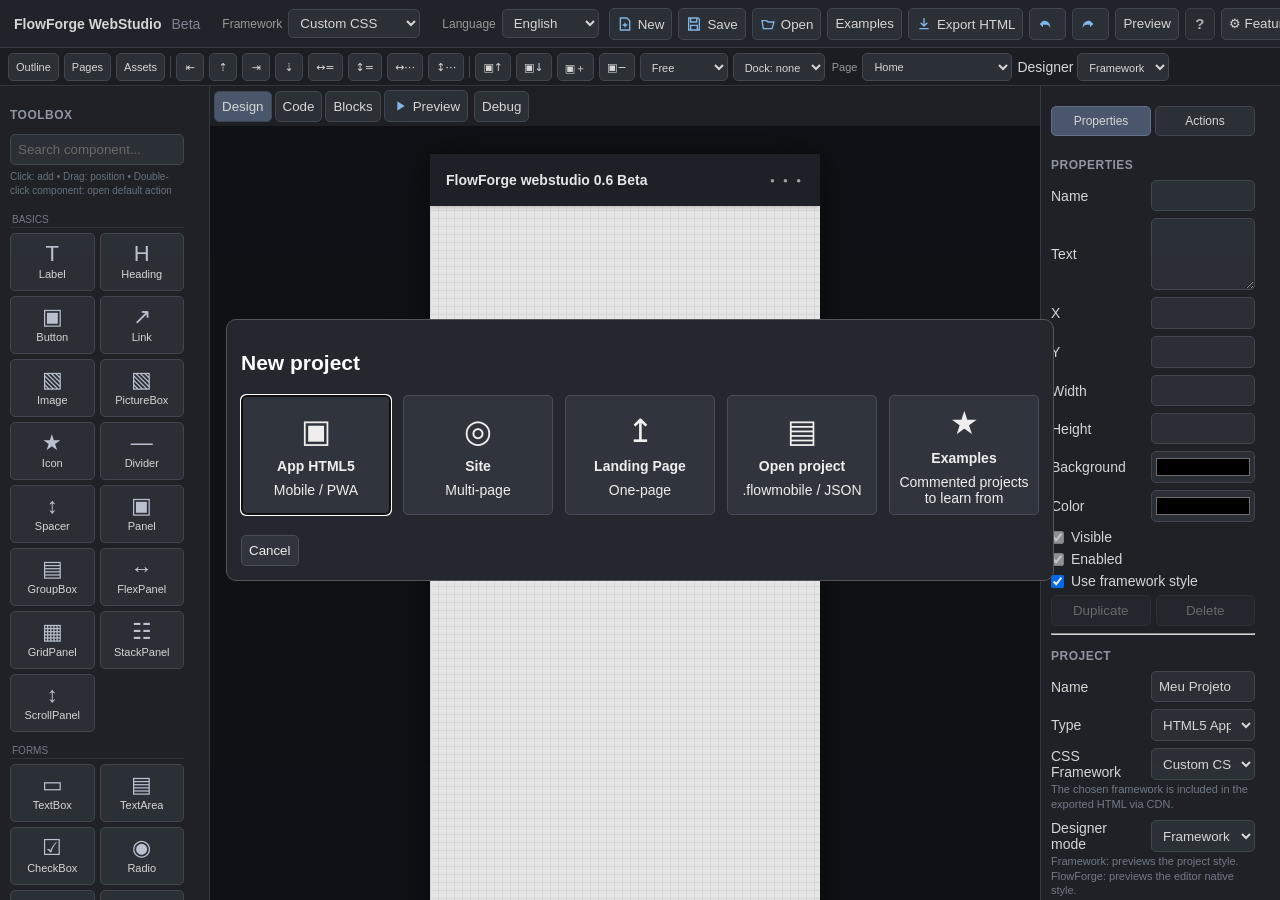
==== index.html @ ab58e203 "debug window fix" ====
<!doctype html><html lang="pt-BR"><head><meta charset="utf-8"><meta name="viewport" content="width=device-width,initial-scale=1"><title>FlowForge WebStudio Beta</title><link rel="stylesheet" href="css/ide.css"><link rel="stylesheet" href="css/ff-enhancements.css"><link rel="icon" href="assets/flowforge-webstudio.ico"><link rel="apple-touch-icon" href="assets/flowforge-webstudio.png"></head><body><svg xmlns="http://www.w3.org/2000/svg" style="display:none">
<symbol id="i-new" viewBox="0 0 24 24"><path d="M5 3h10l4 4v14H5z" fill="none" stroke="currentColor" stroke-width="2"/><path d="M12 10v7M8.5 13.5h7" stroke="currentColor" stroke-width="2"/></symbol>
<symbol id="i-save" viewBox="0 0 24 24"><path d="M4 3h14l2 2v16H4zM7 3v6h9V3M7 14h10v7H7z" fill="none" stroke="currentColor" stroke-width="2"/></symbol>
<symbol id="i-open" viewBox="0 0 24 24"><path d="M3 7h7l2 2h9l-3 10H5z" fill="none" stroke="currentColor" stroke-width="2"/></symbol>
<symbol id="i-preview" viewBox="0 0 24 24"><path d="M8 5l11 7-11 7z" fill="currentColor"/></symbol>
<symbol id="i-export" viewBox="0 0 24 24"><path d="M12 3v12m-5-5 5 5 5-5M5 19h14" fill="none" stroke="currentColor" stroke-width="2"/></symbol>
<symbol id="i-undo" viewBox="0 0 24 24"><path d="M9 7 4 12l5 5v-4h5c3 0 5 2 6 5 0-7-3-11-11-11z" fill="currentColor"/></symbol>
<symbol id="i-redo" viewBox="0 0 24 24"><path d="m15 7 5 5-5 5v-4h-5c-3 0-5 2-6 5 0-7 3-11 11-11z" fill="currentColor"/></symbol>
</svg>
<header><b>FlowForge WebStudio</b><span>Beta</span><label class="topFramework">Framework <select id="frameworkTop"><option value="none">CSS próprio</option><option value="bootstrap">Bootstrap 5.3</option><option value="bulma">Bulma</option><option value="pico">Pico CSS</option><option value="tailwind">Tailwind CSS</option><option value="materialize">Materialize CSS</option><option value="foundation">Foundation</option><option value="uikit">UIkit</option><option value="semantic">Semantic UI</option></select></label><nav><button id="newBtn"><svg class="uiIcon"><use href="#i-new"/></svg>Novo</button><button id="saveBtn"><svg class="uiIcon"><use href="#i-save"/></svg>Salvar</button><button id="openBtn"><svg class="uiIcon"><use href="#i-open"/></svg>Abrir</button><button id="examplesBtn">Exemplos</button><button id="exportBtn"><svg class="uiIcon"><use href="#i-export"/></svg>Exportar HTML</button><button id="undoBtn" title="Desfazer"><svg class="uiIcon"><use href="#i-undo"/></svg></button><button id="redoBtn" title="Refazer"><svg class="uiIcon"><use href="#i-redo"/></svg></button><button id="previewBtn">▶ Preview</button><button id="helpBtn" title="Ajuda" aria-label="Ajuda">?</button></nav></header>
<div id="workspace"><div id="ideTools" class="ideTools"><button id="outlineBtn">☷ Árvore</button><button id="pagesBtn">▤ Páginas</button><button id="assetsBtn">▧ Assets</button><span class="sep"></span><button data-align="left" title="Alinhar esquerda">⇤</button><button data-align="top" title="Alinhar topo">⇡</button><button data-align="right" title="Alinhar direita">⇥</button><button data-align="bottom" title="Alinhar base">⇣</button><button id="equalW" title="Igualar largura">↔=</button><button id="equalH" title="Igualar altura">↕=</button><button id="distH" title="Distribuir horizontal">↔⋯</button><button id="distV" title="Distribuir vertical">↕⋯</button><span class="sep"></span><button id="zFront" title="Trazer para frente">▣↑</button><button id="zBack" title="Enviar para trás">▣↓</button><button id="parentBtn" title="Colocar seleção dentro do container selecionado">▣＋</button><button id="unparentBtn" title="Retirar do container">▣−</button><select id="devicePreset" title="Livre: o palco segue o Viewport ou a Largura × Altura definidos nas propriedades"><option value="">Livre</option><option value="390">📱 Mobile</option><option value="768">▯ Tablet</option><option value="1440">▰ Desktop</option></select><select id="dockSelect"><option value="">Dock: nenhum</option><option value="top">Top</option><option value="bottom">Bottom</option><option value="left">Left</option><option value="right">Right</option><option value="fill">Fill</option></select><label class="pagePickerTool">Página <select id="projectPageTop" aria-label="Página do projeto"></select></label><label class="designerPickerTool">Designer <select id="designerModeTop"><option value="framework">Framework</option><option value="flowforge">FlowForge</option></select></label></div><div id="studioDrawer" class="studioDrawer" hidden><div class="drawerHead"><b id="drawerTitle">Projeto</b><button id="drawerClose">×</button></div><div id="drawerBody"></div></div><aside id="toolbox"><h3>Toolbox</h3><input id="toolSearch" placeholder="Buscar componente..."><small class="toolHint">Clique: adiciona • Arraste: posiciona • Duplo clique no componente: abre ação padrão</small><div id="tools"></div><hr><h3>Páginas</h3><div id="pages"></div><button id="addPage" class="wide">＋ Nova página</button></aside>
<main><div id="tabs"><button data-tab="design" class="active">Design</button><button data-tab="code">Código</button><button data-tab="blocks">Blocos</button><button data-tab="preview"><svg class="uiIcon"><use href="#i-preview"/></svg>Preview</button><button id="debugBtn">🐞 Debug</button><span id="selectionInfo"></span></div><div id="stageWrap"><div id="stage"></div></div><div id="codeEditor"><div id="codeLines" aria-hidden="true">1</div><pre id="codeHighlight" aria-hidden="true"></pre><textarea id="code" spellcheck="false" wrap="off" autocomplete="off" autocorrect="off" autocapitalize="off"></textarea></div><div id="blocksEditor"><div id="blocksToolbar"><select id="blockEvent"></select><button id="blockAddIf">＋ Se</button><button id="blockAddSet">＋ Definir</button><button id="blockAddAlert">＋ Alerta</button><button id="blockAddNav">＋ Navegar</button><button id="blockClear">Limpar</button></div><div id="blocksBody"><aside id="blockPalette"></aside><section id="blockWorkspace"><div id="blockGrid"></div><div class="blockHint">Selecione um componente no Designer e monte o evento arrastando blocos.</div></section></div></div><iframe id="preview" allow="clipboard-write; fullscreen"></iframe><section id="debuggerPanel" hidden>
<div id="debuggerHead"><div class="dbgTitle"><span class="dbgBugIcon">🐞</span><div><b>Depurador</b><small>Monitoramento do preview</small></div></div><div class="dbgToolbar"><span id="dbgState" class="dbgStatus">Parado</span><button id="dbgPause" title="Pausar registros">⏸ Pausar</button><button id="dbgResume" title="Retomar registros">▶ Continuar</button><button id="dbgRefresh" title="Atualizar inspeção">↻ Inspecionar</button><button id="dbgExport" title="Exportar diagnóstico em JSON">⇩ Relatório</button><button id="dbgClear" title="Limpar registros">Limpar</button><button id="dbgClose" title="Fechar depurador" aria-label="Fechar depurador">×</button></div></div>
<div id="debuggerSummary"><span>Console <b id="dbgLogCount">0</b></span><span>Erros <b id="dbgErrorCount">0</b></span><span>Eventos <b id="dbgEventCount">0</b></span><span>Rede <b id="dbgNetworkCount">0</b></span><span id="dbgPageInfo">Preview ainda não inspecionado</span></div>
<div id="debuggerControls"><label for="dbgSearch">⌕</label><input id="dbgSearch" type="search" placeholder="Filtrar mensagens, eventos, variáveis…" autocomplete="off"><span>Filtre por texto, componente ou URL</span></div>
<div id="debuggerTabs"><button data-dbg-tab="console" class="active">Console <small id="dbgLogTabCount">LOG</small></button><button data-dbg-tab="errors">Erros <small>JS</small></button><button data-dbg-tab="events">Eventos <small>UI</small></button><button data-dbg-tab="network">Rede <small>HTTP</small></button><button data-dbg-tab="vars">Variáveis</button><button data-dbg-tab="components">Componentes</button></div>
<div id="dbgConsole" class="dbgView"></div><div id="dbgErrors" class="dbgView" hidden></div><div id="dbgEvents" class="dbgView" hidden></div><div id="dbgNetwork" class="dbgView" hidden></div><div id="dbgVars" class="dbgView" hidden></div><div id="dbgComponents" class="dbgView" hidden></div>
</section></main>
<aside id="props"><div class="inspectorTabs"><button id="propTab" class="active" type="button">Propriedades</button><button id="actionTab" type="button">Ações</button></div><div id="propertiesPanel"><h3>Propriedades</h3><label>Name<input id="pName"></label><label>Texto<textarea id="pText" rows="3"></textarea></label><div id="labelTextTools" class="labelTextTools" hidden><label class="check"><input id="labelMultiline" type="checkbox"> Multiline</label><label class="check"><input id="labelAllowHtml" type="checkbox"> Aceitar tags HTML</label><button type="button" id="labelWysiwygOpen" class="wide">✎ Abrir editor WYSIWYG</button><small class="hint">Editor visual com fontes, cores, listas, alinhamento e formatação.</small></div><label>X<input id="pX" type="number"></label><label>Y<input id="pY" type="number"></label><label>Width<input id="pWidth"></label><label>Height<input id="pHeight"></label><label>Background<input id="pBg" type="color"></label><label>Cor<input id="pColor" type="color"></label><label class="check"><input id="pVisible" type="checkbox" checked> Visible</label><label class="check"><input id="pEnabled" type="checkbox" checked> Enabled</label><label class="check titleAuto" style="display:none"><input id="pTitleAuto" type="checkbox" checked> Usar estilo do framework</label><div id="propDynamic"></div><div class="propBtns"><button id="duplicateBtn">Duplicar</button><button id="deleteBtn">Excluir</button></div><hr><h3>Projeto</h3><label>Nome<input id="projectName"></label><label>Tipo<select id="projectType"><option value="app">App HTML5</option><option value="site">Site</option><option value="landing">Landing Page</option></select></label><label>Framework CSS<select id="framework"><option value="none">CSS próprio</option><option value="bootstrap">Bootstrap 5.3</option><option value="bulma">Bulma</option><option value="pico">Pico CSS</option><option value="tailwind">Tailwind CSS</option><option value="materialize">Materialize CSS</option><option value="foundation">Foundation</option><option value="uikit">UIkit</option><option value="semantic">Semantic UI</option></select></label><small class="hint">O framework escolhido é incluído no HTML exportado via CDN.</small><div class="assetField projectHeaderLogoField" id="projectHeaderLogoField"><label>Logo do Header <small>(opcional · armazenado em Base64)</small></label><div class="assetPickerRow"><input id="headerLogoFile" type="file" accept="image/*,.svg" hidden><button type="button" id="headerLogoPick">Escolher logo</button><button type="button" id="headerLogoAssetPick">Usar Asset</button><button type="button" id="headerLogoClear">Remover</button></div><div id="headerLogoInfo" class="assetFileInfo">Nenhum logo definido</div></div><label>Modo do Designer<select id="designerMode"><option value="framework">Framework</option><option value="flowforge">FlowForge</option></select></label><small class="hint">Framework: visualiza o estilo do projeto. FlowForge: visualiza o estilo nativo do editor.</small><label>Viewport<select id="viewport"><option value="390">Mobile 390</option><option value="768">Tablet 768</option><option value="1200">Desktop 1200</option></select></label><label class="ffVpSize">Largura × Altura<span class="ffVpRow"><input id="viewportW" type="number" min="280" max="1440" step="1" title="Largura (280–1440)"><b>×</b><input id="viewportH" type="number" min="200" max="4000" step="1" title="Altura (200–4000)"></span></label><label class="check"><input id="snap" type="checkbox" checked> Snap 8px</label></div><div id="actionsPanel" hidden><h3>Ações / Eventos</h3><div id="actionEmpty" class="actionEmpty">Selecione um componente para configurar suas ações.</div><div id="actionEditor" hidden><label>Adicionar evento<select id="actionEventSelect"></select></label><button id="addActionBtn" class="wide" type="button">＋ Adicionar ação</button><div id="actionList"></div><hr><h3>Ação visual</h3><label>Tipo<select id="visualActionType"><option value="setProperty">Alterar propriedade</option><option value="show">Mostrar</option><option value="hide">Ocultar</option><option value="toggle">Alternar</option><option value="goPage">Ir para página</option><option value="navigate">Navegar</option><option value="openUrl">Abrir URL</option><option value="alert">Mensagem</option><option value="addClass">Adicionar classe</option><option value="play">Play</option><option value="pause">Pause</option><option value="storageSet">LocalStorage</option><option value="httpRequest">HTTP GET</option></select></label><label>Alvo<select id="visualActionTarget"></select></label><label>Propriedade<input id="visualActionProperty" placeholder="textContent"></label><label>Valor<input id="visualActionValue" placeholder="Valor / URL"></label><button id="addVisualActionBtn" class="wide">＋ Adicionar ao evento</button><hr><h3>Ações rápidas</h3><div id="quickActions" class="quickActions"></div><small class="hint">Duplo clique no componente continua abrindo sua ação padrão no editor de código.</small></div></div></aside></div>
<input type="file" id="fileInput" accept=".flowmobile,.json" hidden><dialog id="newDlg"><form method="dialog"><h2>Novo projeto</h2><div class="projectChoices"><button value="app" data-new="app"><span class="bigicon">▣</span><b>App HTML5</b><small>Mobile / PWA</small></button><button value="site" data-new="site"><span class="bigicon">◎</span><b>Site</b><small>Multi-page</small></button><button value="landing" data-new="landing"><span class="bigicon">↥</span><b>Landing Page</b><small>One-page</small></button><button type="button" id="startupOpen"><span class="bigicon">▤</span><b>Abrir projeto</b><small>.flowmobile / JSON</small></button><button type="button" id="startupExamples"><span class="bigicon">★</span><b>Exemplos</b><small>Projetos comentados para aprender</small></button></div><button value="cancel">Cancelar</button></form></dialog>
<dialog id="siteWizardDlg" class="ffSiteWizard"><form method="dialog" class="ffWizardForm" id="siteWizardForm"><div class="ffWizardHead"><h2 id="siteWizardTitle">Configurar novo projeto</h2><p>Defina a estrutura inicial. As escolhas serão aplicadas automaticamente a todas as páginas.</p></div><div class="ffWizardBody"><div class="ffWizardGrid"><section class="ffWizardCard"><h3>Estrutura global</h3><label class="ffWizardChoice"><input type="checkbox" id="wizHeader" checked> Header em todas as páginas</label><label class="ffWizardChoice"><input type="checkbox" id="wizFooter" checked> Footer em todas as páginas</label><label class="ffWizardChoice" id="wizTitlebarChoice" style="display:none"><input type="checkbox" id="wizTitlebar" checked> Barra superior do App (Titlebar)</label><label class="ffWizardChoice"><input type="checkbox" id="wizFrameworkStyle" checked> Seguir estilo do framework CSS</label></section><section class="ffWizardCard"><h3>Navegação entre páginas</h3><select id="wizNavigation"><option value="navbar">Barra de navegação</option><option value="bottomnav">Bottom Nav</option><option value="tabs">Tabs</option><option value="sidebar">Sidebar</option><option value="drawer">Drawer</option><option value="toolbar">Toolbar</option><option value="breadcrumb">Breadcrumb</option><option value="pagination">Pagination</option><option value="pagenav">Page Navigation</option><option value="none">Sem navegação automática</option></select><small class="hint">A navegação é sincronizada automaticamente com as páginas criadas.</small></section></div><div class="ffWizardGrid"><section class="ffWizardCard"><h3>Framework CSS</h3><select id="wizFramework"><option value="none">CSS próprio</option><option value="bootstrap">Bootstrap 5.3</option><option value="bulma">Bulma</option><option value="pico">Pico CSS</option><option value="tailwind">Tailwind CSS</option><option value="materialize">Materialize CSS</option><option value="foundation">Foundation</option><option value="uikit">UIkit</option><option value="semantic">Semantic UI</option></select></section><section class="ffWizardCard"><h3>Páginas iniciais</h3><input id="wizPageNames" type="text" value="Home, Sobre, Contato" placeholder="Home, Sobre, Contato"><small class="hint">Separe os nomes por vírgula. Em Landing Page, você pode manter apenas uma.</small></section></div></div><div class="ffWizardFooter"><button type="button" id="wizCancel">Cancelar</button><button type="button" id="wizCreate">Criar projeto</button></div></form></dialog>
<dialog id="examplesDlg"><form method="dialog"><h2>Exemplos e tutoriais</h2><p class="exampleIntro">Escolha um projeto pronto. O JavaScript dos eventos é comentado passo a passo.</p><div id="exampleChoices" class="exampleChoices"></div><button value="cancel">Fechar</button></form></dialog>
<dialog id="saveProjectDlg"><form method="dialog" class="saveProjectForm"><h2>Salvar projeto</h2><p class="exampleIntro">Revise os dados do projeto antes de salvar.</p><div class="saveGrid"><label>Nome do projeto<input id="saveProjectName"></label><label>Versão<input id="saveProjectVersion" placeholder="1.0.0"></label><label>Nome do arquivo<input id="saveFileName" placeholder="Meu_Projeto.flowmobile"></label><div class="assetField"><label>Ícone do App / Apple Touch Icon</label><div class="assetPickerRow"><input id="saveProjectIconFile" type="file" accept="image/*,.ico" hidden><button type="button" id="saveProjectIconPick">Escolher ícone</button><button type="button" id="saveProjectIconAssetPick">Usar Asset</button><button type="button" id="saveProjectIconClear">Remover</button></div><div id="saveProjectIconInfo" class="assetFileInfo">Nenhum ícone selecionado</div></div><div class="assetField"><label>Favicon</label><div class="assetPickerRow"><input id="saveProjectFaviconFile" type="file" accept="image/*,.ico" hidden><button type="button" id="saveProjectFaviconPick">Escolher favicon</button><button type="button" id="saveProjectFaviconAssetPick">Usar Asset</button><button type="button" id="saveProjectFaviconClear">Remover</button></div><div id="saveProjectFaviconInfo" class="assetFileInfo">Nenhum favicon selecionado</div></div><label>Cor do tema<input id="saveThemeColor" type="color" value="#20242a"></label></div><div id="saveReview" class="saveReview"></div><div class="saveActions"><button value="cancel">Cancelar</button><button id="confirmSaveProject" type="button">Salvar arquivo</button></div></form></dialog>
<dialog id="exportHtmlDlg"><form method="dialog" class="saveProjectForm"><h2>Exportar HTML</h2><p class="exampleIntro">Escolha opcionalmente o nome do arquivo, um ícone e um favicon para o HTML exportado.</p><div class="saveGrid"><label id="exportHtmlFileNameLabel" class="exportFileNameField">Nome do arquivo<input id="exportHtmlFileName" type="text" value="index.html" spellcheck="false" autocomplete="off"></label><div class="assetField"><label>Ícone do App / Apple Touch Icon</label><div class="assetPickerRow"><input id="exportProjectIconFile" type="file" accept="image/*,.ico" hidden><button type="button" id="exportProjectIconPick">Escolher ícone</button><button type="button" id="exportProjectIconAssetPick">Usar Asset</button><button type="button" id="exportProjectIconClear">Remover</button></div><div id="exportProjectIconInfo" class="assetFileInfo">Usará o ícone salvo no projeto</div></div><div class="assetField"><label>Favicon</label><div class="assetPickerRow"><input id="exportProjectFaviconFile" type="file" accept="image/*,.ico" hidden><button type="button" id="exportProjectFaviconPick">Escolher favicon</button><button type="button" id="exportProjectFaviconAssetPick">Usar Asset</button><button type="button" id="exportProjectFaviconClear">Remover</button></div><div id="exportProjectFaviconInfo" class="assetFileInfo">Usará o favicon salvo no projeto</div></div></div><div class="saveActions"><button value="cancel">Cancelar</button><button id="confirmExportHtml" type="button">Exportar arquivo</button></div></form></dialog>
<dialog id="labelWysiwygDlg" class="labelWysiwygDlg"><form method="dialog" class="labelWysiwygForm"><h2>Editor de texto — Label</h2><p class="exampleIntro">Edite o conteúdo visualmente. O HTML será usado quando “Aceitar HTML” estiver ativado.</p><div class="wysiwygToolbar">
<select id="wysFontName" title="Fonte"><option value="Arial">Arial</option><option value="Georgia">Georgia</option><option value="Verdana">Verdana</option><option value="Tahoma">Tahoma</option><option value="Trebuchet MS">Trebuchet MS</option><option value="Times New Roman">Times New Roman</option><option value="Courier New">Courier New</option><option value="Calibri">Calibri</option><option value="Garamond">Garamond</option><option value="Impact">Impact</option><option value="Comic Sans MS">Comic Sans MS</option><option value="system-ui">System UI</option></select>
<select id="wysFontSize" title="Tamanho"><option value="1">8</option><option value="2">10</option><option value="3" selected>12</option><option value="4">14</option><option value="5">18</option><option value="6">24</option><option value="7">32</option></select>
<button type="button" data-cmd="bold"><b>B</b></button><button type="button" data-cmd="italic"><i>I</i></button><button type="button" data-cmd="underline"><u>U</u></button><button type="button" data-cmd="strikeThrough"><s>S</s></button>
<label class="wysColor" title="Cor do texto">Texto <input id="wysTextColor" type="color" value="#111827"></label><label class="wysColor" title="Cor de fundo">Fundo <input id="wysBgColor" type="color" value="#fff59d"></label>
<button type="button" data-cmd="justifyLeft">Esq.</button><button type="button" data-cmd="justifyCenter">Centro</button><button type="button" data-cmd="justifyRight">Dir.</button><button type="button" data-cmd="justifyFull">Just.</button>
<button type="button" data-cmd="insertUnorderedList">• Lista</button><button type="button" data-cmd="insertOrderedList">1. Lista</button><button type="button" data-cmd="outdent">← Recuar</button><button type="button" data-cmd="indent">→ Avançar</button>
<button type="button" data-cmd="superscript">x²</button><button type="button" data-cmd="subscript">x₂</button><button type="button" id="wysLink">Link</button><button type="button" data-cmd="unlink">Desvincular</button><button type="button" data-cmd="removeFormat">Limpar</button></div><div id="labelWysiwygEditor" class="labelWysiwygEditor" contenteditable="true"></div><div class="saveActions"><button type="button" id="wysCancel">Cancelar</button><button type="button" id="wysApply">Aplicar</button></div></form></dialog><dialog id="projectAssetPickerDlg" class="ideMsgDlg"><form method="dialog" class="saveProjectForm ffProjectAssetPicker"><h2 id="projectAssetPickerTitle">Escolher dos Assets</h2><p class="exampleIntro">Selecione uma imagem já adicionada ao projeto.</p><input id="projectAssetSearch" type="search" placeholder="Buscar asset..."><div id="projectAssetList" class="ffProjectAssetList"></div><div class="saveActions"><button value="cancel">Cancelar</button></div></form></dialog>
<dialog id="ideMsgDlg" class="ideMsgDlg"><div class="ideMsgHead"><img src="assets/flowforge-32.png" alt=""><strong id="ideMsgTitle">FlowForge WebStudio</strong></div><div id="ideMsgText" class="ideMsgText"></div><div class="ideMsgActions"><button type="button" onclick="this.closest('dialog').close()">OK</button></div></dialog>
<script src="js/core.js"></script>
<script src="js/components/registry.js"></script>
<script src="js/propertygrid.js"></script>
<script src="js/icons.js"></script>
<script src="js/components/advanced.js"></script>
<script src="js/frameworks/registry.js"></script>
<script src="js/designer.js"></script>
<script src="js/toolbox.js"></script>
<script src="js/intellisense.js"></script>
<script src="js/exporter.js"></script>
<script src="js/layout.js"></script>
<script src="js/visual-actions.js"></script>
<script src="js/pages.js"></script>
<script src="js/assets.js"></script>
<script src="js/runtime-services.js"></script>
<script src="js/debugger.js"></script>
<script src="js/validator.js"></script>
<script src="js/ff-responsive.js"></script><script src="js/ff-layout.js"></script><script src="js/ff-style-system.js"></script><script src="js/ff-components.js"></script><script src="js/ff-data-binding.js"></script><script src="js/ff-debug-tools.js"></script><script src="js/ff-templates.js"></script><script src="js/ff-enhancements.js"></script><script src="js/app.js"></script>
<script src="js/ff-image-assets.js"></script>
<script src="js/ff-page-events.js"></script>
<script src="js/designer-tools.js"></script>
<script src="js/timer.js"></script>
<script src="js/game-components.js"></script>
<script src="js/progressbar.js"></script>
<script src="js/progressbar-properties.js"></script>
<script src="js/timer-properties.js"></script>
<script src="js/pages-ui.js"></script>
<script src="js/container-engine.js"></script><script src="js/block-capabilities.js"></script>
<script src="js/blocks.js"></script>
<script src="js/selftest.js"></script>
<script src="js/ff-designer-viewport.js"></script>
<script src="js/ff-project-modes.js"></script>
<script src="js/ui-i18n-dom.js"></script>
<script src="js/ui-i18n-tools.js"></script>
<script src="js/ui-i18n.js"></script>
</body></html>
---- css/ide.css ----
*{box-sizing:border-box}body{margin:0;font:14px Segoe UI,Arial;background:#181a1f;color:#eee;overflow:hidden}header{height:48px;background:#24272e;display:flex;align-items:center;padding:0 14px;gap:10px;border-bottom:1px solid #3b3f48}header span{color:#8c93a1}nav{margin-left:auto;display:flex;gap:6px}button,select,input,textarea{background:#30343c;color:#eee;border:1px solid #484e59;border-radius:5px;padding:7px}button:hover{background:#3c414b}button:disabled{opacity:.4}#workspace{display:grid;grid-template-columns:210px 1fr 240px;height:calc(100vh - 48px)}aside{background:#22252b;padding:10px;overflow:auto}#toolbox{border-right:1px solid #3b3f48}#props{border-left:1px solid #3b3f48}h3{font-size:12px;text-transform:uppercase;color:#9fa6b3;letter-spacing:.5px}.wide{width:100%;margin-top:5px}#tools{display:grid;grid-template-columns:1fr 1fr;gap:5px}.tool{height:58px;padding:4px;display:flex;flex-direction:column;align-items:center;justify-content:center;gap:3px;font-size:11px}.toolIcon{font:22px/22px Segoe UI Symbol,Arial;color:#cfd7e6}.tool:hover .toolIcon{color:#fff}#props>label,.topFramework{display:block;margin:9px 0;color:#aaa}#props>label input,#props>label select{display:block;width:100%;margin-top:4px}.check{display:flex!important;gap:7px;align-items:center}.check input{width:auto!important;margin:0!important}.propBtns{display:flex;gap:5px}.propBtns button{flex:1}main{min-width:0;display:flex;flex-direction:column}#tabs{height:40px;background:#202329;padding:4px;display:flex;align-items:center;gap:3px}#tabs button.active{background:#526077}#selectionInfo{margin-left:auto;color:#8f98a8;font-size:12px;padding-right:8px}#stageWrap{flex:1;overflow:auto;padding:28px;background:#111318}#stage{margin:auto;background-color:white;background-image:linear-gradient(#eef0f3 1px,transparent 1px),linear-gradient(90deg,#eef0f3 1px,transparent 1px);background-size:8px 8px;color:#222;min-height:760px;width:390px;position:relative;box-shadow:0 4px 30px #0008;transition:width .2s;overflow:hidden}.component{position:absolute;min-width:24px;min-height:20px;border:1px dashed transparent;user-select:none;touch-action:none}.component.selected{outline:2px solid #568cff;z-index:999}.component.card,.component.container,.component.section{border:1px solid #ccd1d8;border-radius:8px;padding:10px}.component.section{background:#f2f4f7}.component button,.component input,.component textarea,.component select{max-width:100%;color:#222;background:#fff}
.component.ff-kind-button>button,.component.ff-kind-input>input,.component.ff-kind-textarea>textarea,.component.ff-kind-select>select,.component.ff-kind-date>input,.component.ff-kind-time>input,.component.ff-kind-range>input{width:100%;height:100%}.component textarea{resize:none}.component h2{margin:0}.component a{display:block;padding:8px}.component hr{margin:7px 0}.ph{width:100%;height:100%;display:flex;flex-direction:column;align-items:center;justify-content:center;background:#e8ebef;font-size:28px}.ph small{font-size:11px}.sw{display:flex;gap:8px;align-items:center}.sw i{width:34px;height:18px;border-radius:12px;background:#aaa;display:inline-block;position:relative}.sw i:after{content:"";position:absolute;width:14px;height:14px;left:2px;top:2px;background:white;border-radius:50%}.handle{position:absolute;width:9px;height:9px;background:white;border:1px solid #568cff;z-index:1000}.handle.nw{left:-6px;top:-6px;cursor:nwse-resize}.handle.ne{right:-6px;top:-6px;cursor:nesw-resize}.handle.sw{left:-6px;bottom:-6px;cursor:nesw-resize}.handle.se{right:-6px;bottom:-6px;cursor:nwse-resize}#codeEditor,#preview{display:none;flex:1;width:100%;border:0;background:#111}#codeEditor{position:relative;overflow:hidden}#code,#codeHighlight{position:absolute;inset:0;margin:0;padding:18px;border:0;font:14px/1.55 Consolas,"Cascadia Code",monospace;tab-size:4;white-space:pre;overflow:auto}#code{z-index:2;resize:none;background:transparent;color:transparent;caret-color:#fff;outline:0}#code::selection{background:#315a8c;color:transparent}#codeHighlight{z-index:1;pointer-events:none;color:#d7e0ea;background:#101216}.syn-tag{color:#569cd6}.syn-attr{color:#9cdcfe}.syn-str{color:#ce9178}.syn-comment{color:#6a9955}.syn-key{color:#c586c0}.syn-fn{color:#dcdcaa}.syn-num{color:#b5cea8}.syn-css{color:#4ec9b0}#preview{background:white;padding:0}.pageItem{padding:7px;margin:3px 0;background:#30343c;border-radius:4px;cursor:pointer;display:flex;align-items:center;gap:6px}.pageItem.active{outline:1px solid #568cff}.pageItem span{flex:1;min-width:0;overflow:hidden;text-overflow:ellipsis;white-space:nowrap}.pageDelBtn{flex:0 0 auto;padding:2px 7px;line-height:1;font-size:13px;background:transparent;border-color:#484e59}.pageDelBtn:hover{background:#4a2f34;border-color:#8a4b52}.projectChoices{display:flex;gap:12px;margin:20px 0}.projectChoices button{width:150px;height:120px}.bigicon{display:block;font-size:32px}.projectChoices b,.projectChoices small{display:block;font-size:14px;margin-top:8px}dialog{background:#24272e;color:white;border:1px solid #555;border-radius:10px}
#toolSearch{width:100%;margin-bottom:8px}.toolGroup{grid-column:1/-1;font-size:10px;text-transform:uppercase;color:#7f8795;padding:8px 2px 2px;border-bottom:1px solid #343841}.hint{display:block;color:#737b88;font-size:10px;line-height:1.3;margin-top:-5px}.component.navbar,.component.bottomnav{padding:8px 12px;background:#212529;color:white}.component.alert,.component.badge,.component.progress,.component.list,.component.table,.component.accordion,.component.modalbox,.component.toast,.component.hero,.component.fab,.component.video,.component.audio,.component.icon,.component.spinner{padding:8px}.component .ff-progress{height:12px;background:#ddd;border-radius:8px;overflow:hidden}.component .ff-progress i{display:block;width:65%;height:100%;background:#777}.component .ff-list{margin:0;padding-left:20px}.component table{border-collapse:collapse;width:100%}.component td,.component th{border:1px solid #bbb;padding:4px}.component .ff-badge{display:inline-block;border-radius:10px;padding:3px 8px;background:#555;color:#fff}.component .ff-fab{border-radius:50%;width:100%;height:100%;font-size:24px}.component .ff-spinner{width:28px;height:28px;border:4px solid #ccc;border-top-color:#555;border-radius:50%;margin:auto}.component .ff-hero{font-size:22px;font-weight:700;padding:12px}.component .ff-nav{display:flex;justify-content:space-around;align-items:center;height:100%}.component .ff-modal{border:1px solid #bbb;border-radius:8px;padding:10px;background:#fff}.component .ff-icon{font-size:28px;text-align:center}

.topFramework{display:flex;align-items:center;gap:6px;margin:0 0 0 12px;color:#aaa;font-size:12px}.topFramework select{padding:5px 7px}.component.selected{outline:2px solid #568cff!important}.component.selected>.handle{display:block}.hint{display:block;color:#7f8795;font-size:11px;line-height:1.35;margin-top:-5px;margin-bottom:8px}

/* FlowForge WebStudio v0.4 - live framework preview */
#stage .app-titlebar{height:52px;padding:0 16px;display:flex;align-items:center;justify-content:space-between;background:#20242a;color:#fff;font-weight:600;box-shadow:0 1px 5px #0003;position:relative;z-index:900}
#stage .app-titlebar span{font-size:8px;letter-spacing:3px;opacity:.65}
#stage[data-project-type="app"]{padding-top:0}

/* Bootstrap-like live canvas */
#stage[data-framework="bootstrap"]{font-family:system-ui,-apple-system,"Segoe UI",Roboto,Arial;color:#212529}
#stage[data-framework="bootstrap"] .app-titlebar{background:#212529}
#stage[data-framework="bootstrap"] .component button{border:1px solid #0d6efd;border-radius:6px;background:#0d6efd;color:#fff;padding:.375rem .75rem;font-weight:400}
#stage[data-framework="bootstrap"] .component input,#stage[data-framework="bootstrap"] .component textarea,#stage[data-framework="bootstrap"] .component select{border:1px solid #dee2e6;border-radius:6px;background:#fff;color:#212529;padding:.375rem .75rem}
#stage[data-framework="bootstrap"] .component.card{border:1px solid #dee2e6;border-radius:6px;background:#fff;box-shadow:0 1px 2px #0000000d}
#stage[data-framework="bootstrap"] .component.alert{border:1px solid #9ec5fe;border-radius:6px;background:#cfe2ff;color:#052c65}
#stage[data-framework="bootstrap"] .component.navbar,#stage[data-framework="bootstrap"] .component.bottomnav{background:#212529;color:#fff}

/* Bulma-like live canvas */
#stage[data-framework="bulma"]{font-family:BlinkMacSystemFont,-apple-system,"Segoe UI",Roboto,Arial;color:#363636}
#stage[data-framework="bulma"] .app-titlebar{background:#00d1b2;color:#fff}
#stage[data-framework="bulma"] .component button{border:1px solid transparent;border-radius:4px;background:#00d1b2;color:#fff;padding:.5em 1em}
#stage[data-framework="bulma"] .component input,#stage[data-framework="bulma"] .component textarea,#stage[data-framework="bulma"] .component select{border:1px solid #dbdbdb;border-radius:4px;background:#fff;color:#363636;padding:.5em .75em;box-shadow:inset 0 .0625em .125em #0a0a0a0d}
#stage[data-framework="bulma"] .component.card{background:#fff;border:0;border-radius:6px;box-shadow:0 .5em 1em -.125em #0a0a0a1a,0 0 0 1px #0a0a0a05}
#stage[data-framework="bulma"] .component.alert{background:#00d1b2;color:#fff;border-radius:4px}
#stage[data-framework="bulma"] .component.navbar,#stage[data-framework="bulma"] .component.bottomnav{background:#00d1b2;color:#fff}

/* Pico-like live canvas */
#stage[data-framework="pico"]{font-family:system-ui,-apple-system,"Segoe UI",Roboto,Arial;color:#373c44}
#stage[data-framework="pico"] .app-titlebar{background:#0172ad;color:#fff}
#stage[data-framework="pico"] .component button{border:1px solid #0172ad;border-radius:8px;background:#0172ad;color:#fff;padding:.55rem .8rem}
#stage[data-framework="pico"] .component input,#stage[data-framework="pico"] .component textarea,#stage[data-framework="pico"] .component select{border:1px solid #c2c7d0;border-radius:8px;background:#fff;color:#373c44;padding:.55rem .7rem;box-shadow:0 1px 2px #0000000d}
#stage[data-framework="pico"] .component.card{border:0;border-radius:8px;background:#fff;box-shadow:0 2px 8px #0002}
#stage[data-framework="pico"] .component.alert{border-left:4px solid #0172ad;background:#eef7fb;color:#244}
#stage[data-framework="pico"] .component.navbar,#stage[data-framework="pico"] .component.bottomnav{background:#0172ad;color:#fff}

.toolHint{display:block;font-size:10px;line-height:1.35;color:#747d8b;margin:-3px 0 9px}.tool{cursor:grab;transition:transform .08s,background .08s}.tool:active{cursor:grabbing;transform:scale(.97)}.component{cursor:move}.component.selected{box-shadow:0 0 0 1px #fff8}.component.selected:after{content:var(--ff-hint-dblclick,'duplo clique → ação');position:absolute;left:0;top:-22px;background:#568cff;color:white;font:10px Segoe UI;padding:3px 6px;border-radius:3px;white-space:nowrap;pointer-events:none}

/* v0.5.3 - controles compostos preservam o layout interno */
.component label{margin:0;color:inherit}
.component.ff-kind-checkbox>label,.component.ff-kind-radio>label{display:flex;align-items:center;gap:8px;width:100%;height:100%;white-space:nowrap;padding:0 6px}
.component.ff-kind-checkbox input[type="checkbox"],.component.ff-kind-radio input[type="radio"]{width:16px!important;height:16px!important;min-width:16px;margin:0!important;padding:0!important;flex:0 0 16px}
.component.ff-kind-switch>.sw{display:flex;align-items:center;gap:8px;width:100%;height:100%;white-space:nowrap;padding:0 6px}
.component.ff-kind-range input[type="range"]{width:100%;height:auto}
.component.ff-kind-file input[type="file"]{width:100%;height:100%}
#startupOpen{display:flex;flex-direction:column;align-items:center;justify-content:center}

/* v0.5.4 - isolamento dos controles nativos no Designer */
#stage .component.ff-kind-checkbox > label,
#stage .component.ff-kind-radio > label {
  display:flex!important; align-items:center!important; justify-content:flex-start!important;
  flex-direction:row!important; gap:8px!important; width:100%!important; height:100%!important;
  margin:0!important; padding:0 6px!important; white-space:nowrap!important;
}
#stage .component.ff-kind-checkbox input[type="checkbox"],
#stage .component.ff-kind-radio input[type="radio"] {
  appearance:auto!important; -webkit-appearance:auto!important;
  display:inline-block!important; width:16px!important; height:16px!important; min-width:16px!important;
  max-width:16px!important; min-height:16px!important; max-height:16px!important;
  margin:0!important; padding:0!important; flex:0 0 16px!important; box-shadow:none!important;
}
#stage .component.ff-kind-switch > .sw {
  display:flex!important; align-items:center!important; justify-content:flex-start!important;
  flex-direction:row!important; gap:8px!important; width:100%!important; height:100%!important;
  margin:0!important; padding:0 6px!important; white-space:nowrap!important;
}

.exampleIntro{color:#aeb8c5;margin-top:-6px}.exampleChoices{display:grid;grid-template-columns:repeat(2,minmax(220px,1fr));gap:10px;margin:14px 0;max-height:55vh;overflow:auto}.exampleCard{display:grid!important;grid-template-columns:42px 1fr!important;grid-template-rows:auto auto!important;text-align:left!important;gap:2px 10px!important;padding:12px!important;min-height:76px}.exampleCard .bigicon{grid-row:1/3;font-size:26px;align-self:center}.exampleCard b{align-self:end}.exampleCard small{align-self:start;color:#9faaba}@media(max-width:700px){.exampleChoices{grid-template-columns:1fr}}
/* v0.5.6 - editor e TitleBar selecionável */
#codeEditor{--gutter:54px}
#codeLines{position:absolute;left:0;top:0;bottom:0;width:var(--gutter);padding:18px 10px 18px 0;overflow:hidden;background:#0b0d10;border-right:1px solid #2d333b;color:#66707d;text-align:right;font:14px/1.55 Consolas,"Cascadia Code",monospace;white-space:pre;user-select:none;z-index:3}
#code,#codeHighlight{left:var(--gutter);padding:18px 20px}
#code{color:transparent!important;-webkit-text-fill-color:transparent;caret-color:#fff!important}
#code::selection{-webkit-text-fill-color:transparent;background:#315a8c}
#stage .app-titlebar{cursor:pointer;outline-offset:-2px}
#stage .app-titlebar.selected{outline:2px solid #568cff;box-shadow:inset 0 0 0 1px #fff5}
#stage .app-titlebar.selected:after{content:"TitleBar";position:absolute;left:4px;top:100%;background:#568cff;color:white;font:11px Segoe UI;padding:2px 5px;z-index:1001}

/* v0.5.7 - editor: selecao integral e highlighting sem corromper o fonte */
#code{user-select:text!important;-webkit-user-select:text!important;cursor:text!important}
#code::selection{background:#315a8c!important;color:#fff!important;-webkit-text-fill-color:#fff!important}
#code::-moz-selection{background:#315a8c!important;color:#fff!important}
#codeHighlight{user-select:none!important;-webkit-user-select:none!important}

/* v0.5.8 - TitleBar segue o framework e componentes customizados */
#stage[data-framework="bootstrap"] .app-titlebar{background:#212529;color:#fff;padding:0 16px;border-bottom:1px solid #343a40}
#stage[data-framework="bulma"] .app-titlebar{background:#00d1b2;color:#fff;padding:0 1rem;box-shadow:none}
#stage[data-framework="pico"] .app-titlebar{background:#0172ad;color:#fff;padding:0 1rem;border-bottom:1px solid #015f91}
#stage .ff-titlebrand{display:flex;align-items:center;gap:8px}#stage .ff-titlemenu{font-size:8px;letter-spacing:3px;opacity:.7}
#stage .ff-kind-battery .ff-battery{height:100%;display:flex;align-items:center;gap:10px;padding:6px}#stage .ff-battery>span{width:68%;height:24px;border:2px solid currentColor;border-radius:5px;padding:3px;position:relative}#stage .ff-battery>span:after{content:'';position:absolute;right:-6px;top:6px;width:4px;height:8px;background:currentColor}#stage .ff-battery i{display:block;height:100%;background:#22c55e;border-radius:2px}
#stage .ff-thermo{height:100%;display:flex;flex-direction:column;align-items:center;justify-content:center;gap:6px}#stage .ff-thermo>span{width:18px;height:105px;border:3px solid currentColor;border-radius:12px;position:relative;padding:3px;display:flex;align-items:flex-end}#stage .ff-thermo>span:after{content:'';position:absolute;width:30px;height:30px;border-radius:50%;background:#ef4444;bottom:-18px;left:-9px}#stage .ff-thermo i{width:100%;height:62%;background:#ef4444;border-radius:8px}
#stage .ff-led{height:100%;display:flex;align-items:center;gap:8px;padding:8px}#stage .ff-led i{width:14px;height:14px;border-radius:50%;background:#22c55e;box-shadow:0 0 10px #22c55e}
#stage .ff-sevenseg{height:100%;display:grid;place-items:center;background:#171717;color:#ff3b30;font:700 34px monospace;letter-spacing:5px;border-radius:8px}#stage .ff-dotmatrix{height:100%;display:grid;place-items:center;background:#111;color:#39ff88;font:700 24px monospace;letter-spacing:6px;border-radius:6px;text-shadow:0 0 8px currentColor}
#stage .ff-spark{height:100%;padding:8px;display:flex;flex-direction:column}#stage .ff-spark svg{width:100%;height:100%}#stage .ff-spark polyline{fill:none;stroke:currentColor;stroke-width:2}
#stage .ff-valuecard,#stage .ff-statuscard,#stage .ff-glasspanel{height:100%;padding:14px;border-radius:14px}#stage .ff-valuecard{display:flex;flex-direction:column;box-shadow:0 4px 18px #0002}#stage .ff-valuecard strong{font-size:28px}#stage .ff-valuecard span{color:#16a34a}#stage .ff-statuscard{display:flex;align-items:center;gap:12px;box-shadow:0 4px 18px #0002}#stage .ff-statuscard>i{width:14px;height:14px;border-radius:50%;background:#22c55e}#stage .ff-statuscard small,#stage .ff-glasspanel small{display:block;opacity:.65}#stage .ff-glasspanel{background:linear-gradient(135deg,#ffffff80,#ffffff25);backdrop-filter:blur(10px);border:1px solid #ffffff70;box-shadow:0 8px 30px #0002}
#stage .ff-gradientbutton,#stage .ff-iconbutton{width:100%;height:100%;border:0!important;color:#fff!important;background:linear-gradient(135deg,#6366f1,#8b5cf6)!important;border-radius:10px!important}#stage .ff-iconbutton{border-radius:50%!important;font-size:20px}#stage .ff-mobilelist{height:100%;overflow:hidden;border:1px solid #ddd;border-radius:12px}#stage .ff-mobilelist>div{padding:10px 12px;border-bottom:1px solid #eee;position:relative}#stage .ff-mobilelist small{display:block;opacity:.6}#stage .ff-mobilelist span{position:absolute;right:12px;top:18px;font-size:22px}


/* v0.5.9 - Toolbox: seta de rolagem sempre acessível */
#toolbox{position:relative;scrollbar-gutter:stable;padding-bottom:44px}
.toolboxScrollDown{position:sticky;float:right;bottom:4px;right:0;z-index:50;width:28px;height:28px;padding:0;margin:0 0 -30px 0;border-radius:5px;background:#30343c;color:#d7deea;border:1px solid #555d69;box-shadow:0 2px 8px #0008;font-size:12px;line-height:26px}
.toolboxScrollDown:hover{background:#454b56;color:#fff}
.toolboxScrollDown:disabled{opacity:.3;cursor:default}
.toolboxScrollDown[hidden]{display:none!important}

/* v0.6.0 - correção estrutural da Toolbox: scrollbar nativa inteira */
#workspace{min-height:0;overflow:hidden}
#toolbox{
  position:relative;
  min-height:0;
  height:100%;
  overflow-y:auto;
  overflow-x:hidden;
  padding:10px;
  padding-bottom:10px;
  scrollbar-gutter:stable;
}
#toolboxScrollDown{display:none!important}

/* v0.6.1 - shell responsivo: toda a IDE respeita a área útil do browser */
html,body{width:100%;height:100%;min-width:0;min-height:0;overflow:hidden}
body{display:grid;grid-template-rows:auto minmax(0,1fr);height:100vh;height:100dvh}
header{height:auto;min-height:48px;max-width:100vw;min-width:0;overflow-x:auto;overflow-y:hidden;flex-wrap:nowrap;scrollbar-width:thin}
header>b,header>span,.topFramework,header nav{flex:0 0 auto}
header nav{margin-left:auto;white-space:nowrap}
#workspace{height:auto!important;min-width:0;min-height:0;overflow:hidden;display:grid;grid-template-columns:minmax(180px,210px) minmax(0,1fr) minmax(210px,240px)}
#workspace>aside,#workspace>main{min-width:0;min-height:0;height:100%;max-height:100%;}
#toolbox,#props{overflow-y:auto!important;overflow-x:hidden!important;overscroll-behavior:contain;scrollbar-gutter:stable}
#toolbox{padding:10px!important}
#props{padding:10px}
main{overflow:hidden;display:grid;grid-template-rows:40px minmax(0,1fr)}
#tabs{min-width:0;overflow-x:auto;overflow-y:hidden;white-space:nowrap}
#stageWrap{min-width:0;min-height:0;width:100%;height:100%;overflow:auto!important;padding:28px;overscroll-behavior:contain}
#stage{flex:none;margin:0 auto;}
#codeEditor,#preview{min-width:0;min-height:0;width:100%;height:100%;overflow:auto}
#codeEditor{grid-row:2}
#preview{grid-row:2}
#props>label input,#props>label select{min-width:0;max-width:100%}

@media(max-width:900px){
  #workspace{grid-template-columns:minmax(160px,190px) minmax(0,1fr) minmax(190px,220px)}
  header{padding-left:8px;padding-right:8px}
}
@media(max-width:700px){
  #workspace{grid-template-columns:170px minmax(320px,1fr) 190px;overflow-x:auto}
}

/* v0.6.2 - FlowForge IntelliSense */
#ffIntellisense{position:absolute;z-index:50;left:calc(var(--gutter) + 22px);bottom:18px;width:330px;max-height:260px;overflow:auto;background:#20242a;border:1px solid #4b5563;border-radius:7px;box-shadow:0 10px 30px #0008;padding:4px}
#ffIntellisense[hidden]{display:none}
.ffIntelItem{width:100%;display:flex;align-items:center;gap:10px;text-align:left;border:0;border-radius:4px;background:transparent;padding:7px 9px}
.ffIntelItem:hover,.ffIntelItem.active{background:#34445d}
.ffIntelItem b{min-width:120px;color:#dcdcaa;font-family:Consolas,"Cascadia Code",monospace}
.ffIntelItem small{color:#9aa4b2;overflow:hidden;text-overflow:ellipsis;white-space:nowrap}
.component.ff-kind-picturebox{overflow:hidden}
.component.ff-kind-picturebox img{display:block;width:100%;height:100%;pointer-events:none}

/* v0.6.4 IntelliSense didático */
#ffIntellisense{width:520px;max-width:calc(100% - 70px)}
.ffIntelItem{align-items:flex-start}.ffIntelItem small{white-space:normal;line-height:1.35}.ffIntelItem b{flex:0 0 135px}

/* v0.6.5 - diálogo de salvamento */
#saveProjectDlg,#exportHtmlDlg{width:min(760px,calc(100vw - 28px));max-height:calc(100dvh - 40px);overflow:auto}.saveGrid{display:grid;grid-template-columns:1fr 1fr;gap:10px 14px}.assetField{display:flex;flex-direction:column;gap:5px}.assetPickerRow{display:flex;gap:6px}.assetPickerRow button{flex:1;min-width:0}.assetFileInfo{font-size:10px;color:#8f98a6;white-space:nowrap;overflow:hidden;text-overflow:ellipsis;padding:4px 2px}.assetField label{display:block}.saveGrid label{display:flex;flex-direction:column;gap:5px}.exportFileNameField{grid-column:1/-1}.saveGrid input{min-width:0;width:100%}.saveReview{margin:14px 0;padding:12px;border:1px solid #46505d;border-radius:7px;background:#20242a;line-height:1.6;overflow-wrap:anywhere}.saveActions{display:flex;justify-content:flex-end;gap:8px}@media(max-width:600px){.saveGrid{grid-template-columns:1fr}}

/* v0.6.6 IntelliSense ancorado ao cursor */
#ffIntellisense{bottom:auto}

/* v0.6.7 integrated icon system */
.uiIcon{width:16px;height:16px;vertical-align:-3px;margin-right:5px;color:#8fc9ff}.topbar button{display:inline-flex;align-items:center;justify-content:center;gap:2px}.brand:before{content:"";display:inline-block;width:25px;height:25px;margin-right:7px;vertical-align:middle;background:url("../assets/flowforge-webstudio.png") center/contain no-repeat;border-radius:6px}

/* v0.6.8 caixas de mensagem HTML5 */
.ideMsgDlg{width:min(440px,calc(100vw - 28px));border:1px solid #46505d;border-radius:9px;background:#20242a;color:#e8edf3;box-shadow:0 20px 70px #000a;padding:0}
.ideMsgDlg::backdrop{background:#0008}.ideMsgHead{display:flex;align-items:center;gap:9px;padding:12px 14px;border-bottom:1px solid #39414b}.ideMsgHead img{width:24px;height:24px}.ideMsgText{padding:18px 16px;white-space:pre-wrap;line-height:1.5}.ideMsgActions{display:flex;justify-content:flex-end;padding:10px 14px;border-top:1px solid #39414b}.ideMsgActions button{min-width:78px}
.ideMsgDlg[data-type="error"]{border-color:#9b4650}.ideMsgDlg[data-type="warning"]{border-color:#9b7d46}

/* v0.7.2 estados de design */
.component.ff-design-hidden{opacity:.28;outline:1px dashed #f59e0b}.component.ff-design-hidden:after{content:var(--ff-label-hidden,'HIDDEN');position:absolute;right:3px;top:3px;font:9px sans-serif;background:#f59e0b;color:#111;padding:2px 4px;border-radius:3px}.component.ff-design-disabled{filter:grayscale(.55);opacity:.58}.component.ff-design-disabled:before{content:var(--ff-label-disabled,'DISABLED');position:absolute;left:3px;top:3px;font:9px sans-serif;background:#64748b;color:#fff;padding:2px 4px;border-radius:3px;z-index:4}

.ff-datagrid{width:100%;height:100%;border-collapse:collapse;font-size:12px}.ff-datagrid th,.ff-datagrid td{border:1px solid #526070;padding:6px}
.ff-chart{height:100%;display:flex;align-items:flex-end;gap:8px;padding:18px}.ff-chart i{flex:1;background:linear-gradient(180deg,#36bffa,#6366f1);border-radius:4px 4px 0 0}
.ff-calendar{padding:12px;text-align:center;font-size:12px}.ff-calendar p{line-height:2;word-spacing:7px}
.ff-tabcontrol{height:100%;border:1px solid #526070;border-radius:5px;overflow:hidden}.ff-tabcontrol nav{display:flex;gap:16px;padding:9px;background:#27313c}.ff-tabcontrol section{padding:18px}
.ff-drawer{height:100%;display:flex;flex-direction:column;gap:4px;padding:14px;background:#202832}.ff-drawer span{padding:10px;background:#2b3541}
.ff-bottomsheet{height:100%;padding:12px 18px;border-radius:18px 18px 0 0;box-shadow:0 -6px 24px #0004}

/* v0.8.1 extended controls */
.ff-listview,.ff-treeview{height:100%;padding:8px;overflow:auto}.ff-listview span{display:block;padding:8px;border-bottom:1px solid #566170}
.ff-statcard{height:100%;padding:14px;display:flex;flex-direction:column}.ff-statcard b{font-size:28px}.ff-statcard em{margin-top:auto}
.ff-rating{font-size:28px;letter-spacing:5px}.ff-timeline{border-left:2px solid #718096;padding-left:15px}.ff-timeline p{margin:12px 0}
.ff-stepper{height:100%;display:flex;align-items:center;justify-content:center}.ff-stepper b{border-radius:50%;padding:7px 11px;background:#3b82f6}.ff-stepper i{height:2px;width:55px;background:#64748b}
.ff-footer{height:100%;display:grid;place-items:center}.ff-upload{height:100%;display:grid;place-items:center;border:1px dashed #718096}.ff-upload input{display:none}
.ff-avatar{width:100%;height:100%;border-radius:50%;display:grid;place-items:center;background:#334155;font-size:44px}
.ff-svg-icon svg{width:1em;height:1em;fill:none;stroke:currentColor;stroke-width:1.8}

.inspectorTabs{display:grid;grid-template-columns:1fr 1fr;gap:4px;position:sticky;top:-10px;z-index:5;background:#22252b;padding:10px 0 8px}.inspectorTabs button{font-size:12px}.inspectorTabs button.active{background:#526077;border-color:#6d7d96}#propertiesPanel[hidden],#actionsPanel[hidden],#actionEditor[hidden],#actionEmpty[hidden]{display:none!important}#actionEditor>label{display:block;margin:9px 0;color:#aaa}#actionEditor>label select{display:block;width:100%;margin-top:4px}.actionEmpty{padding:18px 10px;text-align:center;color:#8f98a8;border:1px dashed #4a515d;border-radius:6px;margin-top:12px}#actionList{display:flex;flex-direction:column;gap:6px;margin-top:10px}.actionRow{display:grid;grid-template-columns:minmax(0,1fr) auto auto;gap:5px;align-items:center;padding:7px;background:#292d34;border:1px solid #3c424c;border-radius:6px}.actionRow div{min-width:0}.actionRow b,.actionRow small{display:block;overflow:hidden;text-overflow:ellipsis}.actionRow small{color:#8f98a8;margin-top:2px;font:10px Consolas,monospace}.actionRow button{padding:5px 7px;font-size:11px}.quickActions{display:grid;gap:6px}.quickActions button{text-align:left}

/* v0.8.5 - correção definitiva do Inspector */
#props{box-sizing:border-box;overflow-x:hidden!important;padding:10px!important}
#propertiesPanel,#actionsPanel{min-width:0;width:100%}
#propertiesPanel>label:not(.check),#actionsPanel label:not(.check){
 display:grid!important;grid-template-columns:92px minmax(0,1fr)!important;
 align-items:center!important;gap:8px!important;width:100%!important;
 margin:7px 0!important;min-width:0!important
}
#propertiesPanel>label:not(.check)>input,
#propertiesPanel>label:not(.check)>select,
#propertiesPanel>label:not(.check)>textarea,
#actionsPanel label:not(.check)>input,
#actionsPanel label:not(.check)>select{
 grid-column:2!important;width:100%!important;min-width:0!important;max-width:100%!important;
 box-sizing:border-box!important;margin:0!important
}
#propertiesPanel input[type="number"],#propertiesPanel input[type="text"],#propertiesPanel select{height:32px!important}
#propertiesPanel input[type="color"]{width:64px!important;min-width:64px!important;height:32px!important;padding:2px!important}
#propertiesPanel .check{display:flex!important;align-items:center!important;gap:7px!important;margin:6px 0!important;width:100%!important}
#propertiesPanel .check input{width:auto!important;flex:0 0 auto!important;margin:0!important}
#propertiesPanel h3,#actionsPanel h3{margin:14px 0 8px!important}
#propertiesPanel hr,#actionsPanel hr{width:100%;box-sizing:border-box}
#propertiesPanel button{min-width:0}
#propertiesPanel .row,#propertiesPanel .btnrow{width:100%;min-width:0}
.inspectorTabs{width:100%;box-sizing:border-box}
#propDynamic{width:100%}
#propDynamic>label:not(.check){display:grid!important;grid-template-columns:92px minmax(0,1fr)!important;align-items:center!important;gap:8px!important;width:100%!important;margin:7px 0!important;min-width:0!important}
#propDynamic>label:not(.check)>input,#propDynamic>label:not(.check)>select,#propDynamic>label:not(.check)>textarea{grid-column:2!important;width:100%!important;min-width:0!important;max-width:100%!important;box-sizing:border-box!important;margin:0!important}
#propDynamic input[type="number"],#propDynamic input[type="text"],#propDynamic select{height:32px!important}
#propDynamic input[type="color"]{width:64px!important;min-width:64px!important;height:32px!important;padding:2px!important}
#propDynamic textarea{min-height:60px;font:12px Consolas,monospace;resize:vertical}
#propDynamic .check{display:flex!important;align-items:center!important;gap:7px!important;margin:6px 0!important;width:100%!important}
#propDynamic .check input{width:auto!important;flex:0 0 auto!important;margin:0!important}
#propDynamic .dynHint{color:#8f98a8;font-size:11px;margin:2px 0 8px}

/* v0.9.0 component/layout additions */
.ff-container-label{height:100%;border:1px dashed #6b7280;padding:8px;background:#64748b12}.ff-group{height:100%;border:1px solid #64748b;border-radius:6px}.ff-group legend{padding:0 6px}
.ff-modal{height:100%;padding:18px;border-radius:10px;background:#fff;color:#222;box-shadow:0 12px 40px #0006}.ff-toast{height:100%;display:grid;place-items:center;border-radius:7px;background:#222;color:#fff}.ff-tooltip{height:100%;display:grid;place-items:center;border-radius:5px;background:#111;color:#fff}.ff-carousel{height:100%;display:flex;align-items:center;justify-content:space-around;font-size:22px;background:#334155}.ff-nonvisual{display:none}
.ff-mobile-only,.ff-tablet-only,.ff-desktop-only{box-sizing:border-box}@media(max-width:767px){.ff-desktop-only{display:none!important}}@media(min-width:768px){.ff-mobile-only{display:none!important}}
.ideTools{height:38px;display:flex;align-items:center;gap:5px;padding:4px 8px;background:#1d2026;border-bottom:1px solid #343a44;overflow-x:auto;flex:0 0 auto}.ideTools button,.ideTools select{height:28px;font-size:11px}.ideTools .sep{width:1px;height:22px;background:#454c58}.studioDrawer{position:absolute;left:210px;top:78px;width:270px;max-height:calc(100% - 90px);z-index:30;background:#242830;border:1px solid #48515e;box-shadow:0 10px 35px #0008;border-radius:6px;overflow:auto}.drawerHead{position:sticky;top:0;display:flex;justify-content:space-between;align-items:center;padding:9px;background:#303640}.drawerHead button{width:28px}#drawerBody{padding:8px}.treeRoot{padding:7px;font-weight:bold}.treeItem{display:block;width:100%;text-align:left;margin:3px 0;padding:7px}.assetRow{padding:7px;border-bottom:1px solid #3d444f;font-size:11px}#canvas{transition:width .18s ease;max-width:100%}
/* v0.9.2 Toolbox/layout fix */
#workspace{grid-template-rows:38px minmax(0,1fr)!important;height:calc(100vh - 48px)!important}
#workspace>.ideTools{grid-column:1/-1;grid-row:1}
#workspace>#toolbox{grid-column:1;grid-row:2;min-height:0;overflow-y:auto!important}
#workspace>main{grid-column:2;grid-row:2;min-height:0}
#workspace>#props{grid-column:3;grid-row:2;min-height:0}
#tools{display:grid!important;grid-template-columns:1fr 1fr!important;gap:5px!important;min-height:20px}
.toolGroup{grid-column:1/-1}.studioDrawer{top:86px!important}

/* v0.9.3 multi seleção e ferramentas */
.comp.ff-multi{outline:2px solid #60a5fa!important;outline-offset:2px!important;box-shadow:0 0 0 4px #60a5fa22!important}
.ideTools button{min-width:28px}.ideTools button[title]{font-family:system-ui,sans-serif}

/* v0.9.4 páginas e árvore */
.pageRow{display:grid;grid-template-columns:minmax(0,1fr) 30px;gap:4px;align-items:center}.pageRow>.treeItem{margin:2px 0}.pageRow>button:last-child{height:29px;padding:0}.treeLine{width:100%;box-sizing:border-box}.treeLine .treeItem{font-size:11px}

/* v0.9.5 containers reais */
.comp:has(>.ff-child-host){overflow:visible}.ff-child-host{position:absolute;inset:0;pointer-events:none}.ff-child-host>.comp{pointer-events:auto}.comp.ff-drop-target{outline:3px dashed #38bdf8!important}

.ff-nonvisual-chip{display:inline-flex;align-items:center;gap:5px;padding:5px 8px;border:1px dashed #64748b;border-radius:5px;background:#1e293b;color:#e2e8f0;font-size:11px}

/* v0.10.0 Game Components */
.ff-gamecanvas{width:100%;height:100%;box-sizing:border-box;border:2px solid #475569;background:#111827;color:#94a3b8;display:grid;place-content:center;text-align:center;font-family:monospace}.ff-gamecanvas small,.ff-spritesheet small{display:block;font-size:9px}.ff-sprite{width:100%;height:100%;display:grid;place-items:center;font-size:28px}.ff-spritesheet{width:100%;height:100%;display:grid;place-content:center;text-align:center;border:1px dashed #64748b}.ff-collision{width:100%;height:100%;box-sizing:border-box;border:2px dashed #ef4444;color:#ef4444;display:grid;place-items:center;font-size:10px}.ff-game-nonvisual{display:inline-flex;padding:5px 8px;border:1px dashed #64748b;border-radius:5px;background:#1e293b;color:#e2e8f0;font-size:11px}.ff-score{font-weight:700;font-family:monospace}.ff-health{position:relative;width:100%;height:100%;border:1px solid #64748b;background:#1e293b;overflow:hidden}.ff-health i{display:block;width:100%;height:100%;background:#22c55e}.ff-health span{position:absolute;inset:0;display:grid;place-items:center;font-size:10px;color:#fff}.ff-joystick{width:100%;height:100%;border-radius:50%;background:#334155;display:grid;place-items:center}.ff-joystick i{width:42%;height:42%;border-radius:50%;background:#94a3b8}

.ff-camera-design{width:100%;height:100%;display:grid;place-content:center;text-align:center;background:#111827;color:#e2e8f0;border:1px solid #475569;border-radius:6px}.ff-camera-design>span{font-size:34px}.ff-camera-design small{color:#94a3b8;line-height:1.4}

/* v0.10.2 WYSIWYG: coordenadas e controles compostos alinhados entre Designer e Preview */

/* v0.10.3 — Designer interaction layer
   Controles reais continuam visuais, mas o container .component recebe o mouse
   para selecionar/mover/redimensionar como em uma IDE visual. */
#stage .component > *:not(.handle):not(.ff-child-host){pointer-events:none}
#stage .component .ff-child-host{pointer-events:none}
#stage .component .ff-child-host > .component{pointer-events:auto}
#stage .component{touch-action:none;user-select:none}
#stage .component input,#stage .component textarea,#stage .component select,#stage .component button,
#stage .component audio,#stage .component video,#stage .component iframe{user-select:none}

.ff-progress{position:relative;width:100%;height:100%;overflow:hidden;border-radius:6px;background:#e5e7eb;border:1px solid rgba(0,0,0,.12);box-sizing:border-box}
.ff-progress>i{display:block;height:100%;width:50%;background:#22c55e;transition:width .18s ease}
.ff-progress>span{position:absolute;inset:0;display:grid;place-items:center;font:600 11px/1 sans-serif;color:#111827;pointer-events:none}

/* v0.11.0 robust designer drag */
#stage{touch-action:none} #stage .component{cursor:move} #stage .component>.handle{pointer-events:auto!important}

/* v0.11.1 Visual Blocks */
#blocksEditor{display:none;flex-direction:column;min-width:0;min-height:0;height:100%;background:#f8fafc}
#blocksToolbar{display:flex;gap:6px;padding:7px;border-bottom:1px solid #cbd5e1;background:#fff;flex-wrap:wrap}
#blocksToolbar select,#blocksToolbar button{height:30px}
#blocksBody{display:grid;grid-template-columns:190px 1fr;min-height:0;flex:1}
#blockPalette{padding:8px;overflow:auto;border-right:1px solid #cbd5e1;background:#eef2f7}
#blockPalette>button,#blockPalette details>button{display:flex;flex-direction:column;width:100%;margin:0 0 6px;padding:8px;text-align:left;border:0;border-radius:7px;background:#2563eb;color:white;cursor:grab}
#blockPalette>button small,#blockPalette details>button small{opacity:.75;font-size:9px}
#blockWorkspace{padding:18px;overflow:auto;min-height:0}
.blockHint{padding:22px;border:2px dashed #cbd5e1;border-radius:10px;color:#64748b;text-align:center}
.ff-block{position:relative;display:flex;align-items:center;gap:8px;margin:0 0 8px;padding:9px 38px 9px 12px;border-radius:9px;background:#2563eb;color:#fff;box-shadow:0 2px 5px #0002;cursor:grab}
.ff-block>div{display:flex;gap:5px;flex:1}.ff-block input,.ff-block select{min-width:80px;height:28px}
.ff-block>button{position:absolute;right:7px;border:0;background:#0002;color:#fff;border-radius:5px}
.ff-block-if{background:#f59e0b}.ff-block-alert,.ff-block-delay{background:#7c3aed}.ff-block-navigate{background:#0891b2}.ff-block-setvar,.ff-block-inc{background:#059669}.ff-block-timerStart,.ff-block-timerStop{background:#475569}

/* v0.11.2 toolbox drag feedback + refined blocks */
#stage.ff-drop-active{outline:3px dashed #2563eb;outline-offset:-5px;background-image:linear-gradient(#2563eb0b,#2563eb0b)}
.tool[draggable="true"]{cursor:grab}.tool[draggable="true"]:active{cursor:grabbing}
.ff-block .blockGrip{font-weight:900;opacity:.65;cursor:grab}.ff-block .blockBtns{display:flex;gap:2px;margin-left:auto}
.ff-block .blockBtns button{position:static;border:0;border-radius:4px;background:#0002;color:#fff;min-width:24px;height:24px}

/* v0.11.3 App-Inventor-like component palette */
.bpTitle{font-size:11px;font-weight:800;text-transform:uppercase;color:#64748b;margin:10px 4px 6px}
.bpComp{margin:0 0 7px;border:1px solid #cbd5e1;border-radius:7px;background:#fff;overflow:hidden}
.bpComp summary{display:flex;justify-content:space-between;gap:5px;padding:8px;cursor:pointer;color:#1e293b}.bpComp summary small{color:#64748b}
#blockPalette .bpComp button{border-radius:0;margin:0;border-top:1px solid #ffffff35}
#blockPalette .bpEvent{background:#b45309}
.blockEventHat{margin:0 0 10px;padding:10px 14px;border-radius:12px 12px 4px 4px;background:#b45309;color:#fff;font-size:13px}

/* v0.11.4 block sockets / getters */
.blockSearch{width:100%;box-sizing:border-box;margin:0 0 8px;padding:7px;border:1px solid #cbd5e1;border-radius:7px}
#blockPalette .bpGetter{background:#0f766e;margin-left:8px;width:calc(100% - 16px);border-radius:5px}
.blockSocket{display:inline-flex;align-items:center;min-width:120px;min-height:30px;padding:2px 5px;border:2px dashed #ffffff80;border-radius:15px;background:#0002;transition:.12s}
.blockSocket.socketHot{transform:scale(1.03);background:#fff3;outline:2px solid #fff}
.blockSocket b{padding:3px 7px;border-radius:10px;background:#0f766e;color:white;font-size:11px}
.blockSocket button{border:0;background:transparent;color:white;font-weight:bold}.blockSocket input{border-radius:12px!important}

/* v0.11.5 nested blocks and expression palette */
#blockPalette .bpValue{margin-left:8px;width:calc(100% - 16px);border-radius:6px}
#blockPalette .bpMath{background:#2563eb}#blockPalette .bpText{background:#7c3aed}#blockPalette .bpLogic{background:#059669}#blockPalette .bpVar{background:#d97706}
.ff-block{flex-wrap:wrap}.nestedZone{flex-basis:100%;margin:7px 2px 2px 24px;padding:7px;border:2px dashed #ffffff80;border-radius:8px;background:#0002;min-height:38px}
.nestedZone small{display:block;font-weight:800}.nestedZone em{opacity:.7}.nestedZone.nestedHot{background:#fff3;outline:2px solid #fff}
.elseZone{margin-top:2px}.nestedMini{display:flex;justify-content:space-between;margin:4px 0;padding:5px 7px;border-radius:5px;background:#ffffff25;font-size:11px}
.nestedMini button{border:0;background:#0002;color:#fff;border-radius:4px}

/* v0.11.6 Blocks UX refinement */
#blocksBody{grid-template-columns:230px minmax(0,1fr)}
#blockPalette{background:#f1f5f9;padding:7px}.bpPaletteHead{display:flex;gap:4px;position:sticky;top:0;z-index:3;background:#f1f5f9;padding-bottom:5px}
.bpPaletteHead .blockSearch{margin:0;flex:1}.bpPaletteHead button{width:30px;border:1px solid #cbd5e1;border-radius:6px;background:white}
.bpTitle{display:flex;justify-content:space-between}.bpTitle span{padding:1px 6px;border-radius:10px;background:#cbd5e1;color:#334155}
.bpComp summary:hover{background:#f8fafc}#blockPalette button:hover{filter:brightness(1.08)}
#blockWorkspace{position:relative;background-color:#f8fafc;background-image:radial-gradient(#94a3b855 1px,transparent 1px);background-size:20px 20px}
#blockWorkspace>.ff-block,#blockWorkspace>.blockEventHat,#blockWorkspace>.blockHint{transform:scale(var(--block-scale,1));transform-origin:left top}
.blockEventHat{position:sticky;top:0;z-index:2;box-shadow:0 2px 8px #0002}
.ff-block{transition:box-shadow .12s,transform .12s}.ff-block:hover{box-shadow:0 4px 10px #0003}
.ff-block input,.ff-block select{border:1px solid #ffffff88;background:#fff;color:#111827;padding:2px 5px;border-radius:5px}
.blockGrip{letter-spacing:-3px}.blockBtns{opacity:.55}.ff-block:hover .blockBtns{opacity:1}
.nestedZone{border-left-width:5px;min-height:46px}.nestedMini{cursor:default}
#blocksToolbar{position:relative;z-index:5}#blocksToolbar button{border:1px solid #cbd5e1;border-radius:6px;background:#fff;padding:0 9px}#blocksToolbar button:hover{background:#f1f5f9}
@media(max-width:850px){#blocksBody{grid-template-columns:180px minmax(0,1fr)}}

/* v0.11.7 code/readability pass */
#blockValidate{font-weight:700}.ff-block[data-invalid="1"]{outline:2px solid #dc2626}
#blockPalette details[open]>summary{background:#e2e8f0}.bpEvent small,.bpGetter small{opacity:.78}
.blockHint{max-width:520px;line-height:1.45}.blockSocket{box-sizing:border-box}

/* v0.11.8 — palette header isolation */
#blockPalette .bpPaletteHead{display:grid!important;grid-template-columns:minmax(0,1fr) 30px;align-items:center;gap:6px;position:sticky;top:0;z-index:20;margin:-7px -7px 7px;padding:7px;background:#f1f5f9;border-bottom:1px solid #cbd5e1}
#blockPalette .bpPaletteHead .blockSearch{display:block;width:100%;min-width:0;height:30px;margin:0;padding:5px 9px;box-sizing:border-box;border:1px solid #cbd5e1;border-radius:6px;background:#fff;color:#0f172a;outline:none}
#blockPalette .bpPaletteHead .blockSearch:focus{border-color:#2563eb;box-shadow:0 0 0 2px #2563eb20}
#blockPalette .bpPaletteHead #bpCollapse{display:flex!important;align-items:center;justify-content:center;width:30px!important;min-width:30px;height:30px!important;margin:0!important;padding:0!important;border:1px solid #cbd5e1!important;border-radius:6px!important;background:#fff!important;color:#334155!important;cursor:pointer}
#blockPalette .bpPaletteHead #bpCollapse:hover{background:#e2e8f0!important;filter:none}

/* v0.13.0 Integrated Debugger */
#debuggerPanel{position:absolute;left:0;right:0;bottom:0;height:260px;z-index:80;background:#111827;color:#dbeafe;border-top:2px solid #334155;box-shadow:0 -5px 20px #0004;font:12px ui-monospace,Consolas,monospace}
#debuggerHead{height:38px;display:flex;align-items:center;gap:6px;padding:5px 9px;background:#1f2937}#debuggerHead b{margin-right:auto}#debuggerHead button,#debuggerTabs button{border:1px solid #475569;background:#273449;color:#e5e7eb;border-radius:4px;padding:4px 8px}#dbgState{padding:3px 8px;border-radius:10px;background:#0f766e}
#debuggerTabs{height:34px;display:flex;gap:3px;padding:4px 8px;background:#182235;border-bottom:1px solid #334155}#debuggerTabs button.active{background:#2563eb}
.dbgView{height:186px;overflow:auto;padding:7px 10px}.dbgRow{display:flex;gap:12px;padding:4px;border-bottom:1px solid #ffffff12}.dbgRow small{color:#64748b;min-width:70px}.dbg-error{color:#fca5a5}.dbg-warn{color:#fde68a}.dbg-info{color:#93c5fd}.dbg-event{color:#86efac}.dbgKV{display:grid;grid-template-columns:220px 1fr;gap:10px;padding:4px;border-bottom:1px solid #ffffff12}.dbgKV b{color:#93c5fd}
#debugBtn{margin-left:3px}
/* Designer framework preview mode: never styles the FlowForge chrome. */
#stage[data-designer-mode="flowforge"] .component{font-family:inherit;}
#stage[data-designer-mode="flowforge"] .component button{font-family:inherit;}
#stage[data-designer-mode="flowforge"] .component input,
#stage[data-designer-mode="flowforge"] .component select,
#stage[data-designer-mode="flowforge"] .component textarea{font-family:inherit;}

/* FlowForge webstudio 0.6 Beta — page navigation */
.topPagePicker{margin-left:4px}.topPagePicker select{min-width:150px;max-width:240px}.pagePickerTool{display:flex;align-items:center;gap:5px;margin-left:2px;color:#aaa;font-size:11px;white-space:nowrap}.pagePickerTool select{height:28px;min-width:150px;max-width:240px;padding:5px 7px}.ff-real-navbar{position:relative;display:flex;align-items:center;justify-content:space-between;gap:8px;padding:8px 12px;background:#212529;color:#fff;height:100%}.ff-real-navbar>button{margin-left:auto}.ff-real-menu{position:absolute;right:8px;top:calc(100% - 2px);min-width:170px;z-index:5000;background:#fff;color:#222;border:1px solid #bbb;border-radius:6px;box-shadow:0 8px 22px #0005;padding:5px}.ff-real-menu[hidden]{display:none}.ff-real-menu button{display:block;width:100%;text-align:left;background:transparent;color:#222;border:0;border-radius:4px}.ff-real-menu button:hover,.ff-real-menu button.active{background:#e8edf5}.ff-real-bottomnav{display:flex;align-items:stretch;justify-content:space-around;width:100%;height:100%;background:#212529;color:#fff}.ff-real-bottomnav button{flex:1;border:0;border-radius:0;background:transparent;color:inherit;display:flex;flex-direction:column;align-items:center;justify-content:center;gap:2px;padding:4px 3px}.ff-real-bottomnav button:hover,.ff-real-bottomnav button.active{background:#343a40}.ff-real-bottomnav small{font-size:10px;white-space:nowrap;overflow:hidden;text-overflow:ellipsis;max-width:100%}.component.navbar .ff-real-navbar,.component.bottomnav .ff-real-bottomnav{width:100%;height:100%}

/* FlowForge Dock */
.component{box-sizing:border-box}.component[dock]{box-sizing:border-box}

/* FlowForge project modes */
.ff-mode-panel{margin-top:14px;padding-top:10px;border-top:1px solid #3b3f48}.ff-mode-panel strong{display:block;color:#fff;font-size:13px}.ff-mode-panel p{font-size:11px;line-height:1.4;color:#aeb7c5;margin:6px 0}.ff-mode-panel ul{padding-left:17px;margin:6px 0 10px;color:#aeb7c5;font-size:11px;line-height:1.5}.ff-mode-actions{display:grid;grid-template-columns:1fr 1fr;gap:5px}.ff-mode-actions button{font-size:11px;padding:7px 4px}#stage.ff-app-responsive{max-width:1440px;min-width:280px}.ff-app-responsive .component{max-width:100%;overflow-wrap:anywhere}.ff-app-responsive .component img,.ff-app-responsive .component video,.ff-app-responsive .component iframe,.ff-app-responsive .component canvas{max-width:100%;height:auto}#stage.ff-site-layout{max-width:1440px;min-width:280px}.ff-site-layout .component{max-width:100%;overflow-wrap:anywhere}@media(max-width:900px){#workspace{grid-template-columns:180px minmax(0,1fr) 220px}#stageWrap{padding:16px}.ff-mode-actions{grid-template-columns:1fr}}@media(max-width:700px){body{overflow:auto}#workspace{height:auto;min-height:calc(100vh - 48px);grid-template-columns:1fr}#toolbox,#props{max-height:none;border:0}#stageWrap{min-height:620px;overflow:auto}#stage{box-shadow:none}.component{touch-action:manipulation}}
/* Largura × Altura do viewport do designer: rótulo em cima, campos em largura total */
#props label.ffVpSize{display:block!important}
#props .ffVpSize .ffVpRow{display:flex;align-items:center;gap:8px;margin-top:6px;width:100%}
#props .ffVpSize .ffVpRow input{display:block!important;flex:1 1 0;width:0!important;min-width:0;margin:0!important;box-sizing:border-box}
#props .ffVpSize .ffVpRow b{color:#8c93a1;font-weight:400;flex:none}
/* Prévia e descrição do ícone / favicon (Salvar e Exportar HTML) */
.assetInfoRow{display:flex;align-items:center;gap:8px;min-width:0}
.assetInfoRow .assetFileInfo{flex:1;min-width:0}
.assetInfoRow .assetFileInfo.hasImage{color:#c5cdd8}
.assetThumb{width:40px;height:40px;flex:none;object-fit:contain;border:1px solid #46505d;border-radius:6px;background:repeating-conic-gradient(#2a2f37 0 25%,#343a44 0 50%) 50%/10px 10px}
.assetThumb[hidden]{display:none}
/* Toolbox traduzida: nomes mais longos quebram em até 2 linhas (o nome completo fica na dica) */
.tool{min-width:0;height:auto;min-height:58px;padding:5px 4px}
.tool .toolLabel{display:-webkit-box;-webkit-box-orient:vertical;-webkit-line-clamp:2;line-clamp:2;overflow:hidden;max-width:100%;line-height:1.15;text-align:center;overflow-wrap:anywhere}
.labelWysiwygForm{min-width:min(760px,90vw)}
.wysiwygToolbar{display:flex;gap:6px;flex-wrap:wrap;margin:10px 0;padding:8px;border:1px solid #cbd5e1;border-radius:8px;background:#f8fafc}
.wysiwygToolbar button{min-width:38px}
.labelWysiwygEditor{min-height:260px;max-height:50vh;overflow:auto;padding:14px;border:1px solid #94a3b8;border-radius:8px;background:#fff;color:#111827;line-height:1.5;text-align:left}
#pText{min-height:72px;resize:vertical}
.labelTextTools{display:flex;flex-direction:column;gap:6px;margin:-4px 0 10px;padding:8px;border:1px solid #39414d;border-radius:7px;background:#20252d}
.labelTextTools[hidden]{display:none!important}
.wysiwygToolbar select{height:32px;min-width:110px;border:1px solid #94a3b8;border-radius:6px;background:#fff;color:#111827;padding:0 7px}
.wysiwygToolbar .wysColor{display:inline-flex;align-items:center;gap:5px;height:32px;padding:0 6px;border:1px solid #cbd5e1;border-radius:6px;background:#fff;color:#111827;font-size:12px}
.wysiwygToolbar .wysColor input{width:28px;height:24px;padding:0;border:0;background:transparent}

#helpBtn{width:30px;min-width:30px;padding:6px 0;font-weight:600;font-size:15px;line-height:1;opacity:.78}#helpBtn:hover{opacity:1}
/* switch com <input type=checkbox> real */
.sw{position:relative}
.sw input{position:absolute;opacity:0;width:0;height:0;margin:0;pointer-events:none}
.sw i{flex:none;transition:background .15s}
.sw i:after{transition:left .15s}
.sw input:checked + i{background:#22c55e}
.sw input:checked + i:after{left:18px}

/* Depurador: ocupa uma linha própria em vez de cobrir a parte de baixo do Preview/Design (a barra de rolagem do projeto ficava escondida). */
main:has(#debuggerPanel:not([hidden])){grid-template-rows:40px minmax(0,1fr) 260px}
#debuggerPanel:not([hidden]){position:relative;grid-row:3;grid-column:1;left:auto;right:auto;bottom:auto;width:100%;min-height:0;overflow:hidden}

/* v0.13.1 — Depurador: hierarquia visual, filtros e layout adaptável */
#debuggerPanel{display:flex;flex-direction:column;height:clamp(300px,38vh,470px);min-height:0;border-top:2px solid #3b82f6;background:#0b1220;color:#dbe7f5;font:12px/1.45 ui-monospace,SFMono-Regular,Consolas,monospace;box-shadow:0 -8px 24px #02061724}
#debuggerPanel[hidden]{display:none!important}
#debuggerHead{display:flex;align-items:center;justify-content:space-between;gap:12px;min-height:48px;height:auto;box-sizing:border-box;padding:7px 12px;background:linear-gradient(110deg,#17243a,#111827);border-bottom:1px solid #334155;flex-shrink:0}
.dbgTitle{display:flex;align-items:center;gap:9px;min-width:140px}.dbgBugIcon{display:grid;place-items:center;width:32px;height:32px;border-radius:9px;background:#2563eb25;font-size:18px}.dbgTitle b{display:block;color:#f8fafc;font:600 13px/1.2 system-ui,sans-serif}.dbgTitle small{display:block;margin-top:3px;color:#94a3b8;font:11px system-ui,sans-serif}
.dbgToolbar{display:flex;align-items:center;justify-content:flex-end;gap:5px;flex-wrap:wrap}.dbgToolbar button{border:1px solid #3b4a60!important;background:#202d41!important;color:#dbeafe!important;border-radius:6px!important;padding:6px 9px!important;cursor:pointer}.dbgToolbar button:hover{background:#30425d!important;border-color:#64748b!important}.dbgToolbar #dbgExport{border-color:#2563eb!important;background:#1d4ed8!important}.dbgToolbar #dbgClose{font-size:18px;padding:3px 9px!important}
#dbgState{display:inline-flex;align-items:center;gap:5px;padding:5px 9px;border-radius:20px;background:#334155;color:#cbd5e1;font:600 11px system-ui,sans-serif;white-space:nowrap}#dbgState:before{content:"";width:6px;height:6px;border-radius:50%;background:#94a3b8}#debuggerSummary{display:flex;align-items:center;gap:8px;flex-wrap:wrap;padding:7px 12px;background:#0f1a2b;border-bottom:1px solid #243247;flex-shrink:0}#debuggerSummary>span:not(#dbgPageInfo){display:inline-flex;align-items:center;gap:6px;padding:3px 8px;border:1px solid #2b3a50;border-radius:5px;background:#152237;color:#a9bad0;font:11px system-ui,sans-serif}#debuggerSummary b{color:#e2e8f0;font-variant-numeric:tabular-nums}#debuggerSummary #dbgErrorCount{color:#fca5a5}#dbgPageInfo{margin-left:auto;color:#8295ad;font:11px system-ui,sans-serif;max-width:45%;overflow:hidden;text-overflow:ellipsis;white-space:nowrap}
#debuggerControls{display:flex;align-items:center;gap:8px;padding:6px 12px;background:#0b1423;flex-shrink:0}#debuggerControls label{color:#94a3b8;font-size:17px}#dbgSearch{flex:1;min-width:80px;max-width:480px;box-sizing:border-box;border:1px solid #334155;border-radius:6px;background:#111d2f;color:#e2e8f0;padding:7px 10px;outline:none;font:12px system-ui,sans-serif}#dbgSearch:focus{border-color:#3b82f6;box-shadow:0 0 0 2px #3b82f626}#debuggerControls>span{color:#64748b;font:11px system-ui,sans-serif}
#debuggerTabs{display:flex;align-items:stretch;gap:4px;height:auto;min-height:38px;box-sizing:border-box;padding:5px 9px 0;background:#111b2c;border-bottom:1px solid #2b3a50;flex-shrink:0;overflow-x:auto}#debuggerTabs button{display:flex;align-items:center;gap:7px;white-space:nowrap;border:1px solid transparent!important;border-bottom:0!important;border-radius:6px 6px 0 0!important;background:transparent!important;color:#9fb0c7!important;padding:7px 11px!important;font:12px system-ui,sans-serif;cursor:pointer}#debuggerTabs button:hover{background:#1e2c41!important;color:#e2e8f0!important}#debuggerTabs button.active{background:#1d2b40!important;color:#f8fafc!important;border-color:#334155!important;box-shadow:inset 0 2px #60a5fa}#debuggerTabs button small{font:10px ui-monospace,monospace;color:#7186a2}
.dbgView{flex:1;min-height:0;height:auto;overflow:auto;padding:8px 12px;background:#0b1220;overscroll-behavior:contain}.dbgView[hidden]{display:none!important}.dbgView>em{display:block;padding:18px;color:#64748b;font:12px system-ui,sans-serif}.dbgRow{display:grid;grid-template-columns:82px minmax(0,1fr);gap:10px;padding:6px 7px;border-bottom:1px solid #ffffff0a;align-items:start}.dbgRow:hover{background:#172338}.dbgRow small{color:#7186a2;font-size:10px;padding-top:2px}.dbgMessage{min-width:0;overflow-wrap:anywhere;color:#d4deeb}.dbg-error{color:#fca5a5;background:#7f1d1d12}.dbg-warn{color:#fcd34d}.dbg-info{color:#93c5fd}.dbg-debug{color:#a5b4fc}.dbg-event{color:#86efac}.dbgRow details{margin-top:5px;color:#9fb0c7}.dbgRow summary{cursor:pointer;font:11px system-ui,sans-serif}.dbgRow pre{max-width:100%;white-space:pre-wrap;overflow-wrap:anywhere;color:#cbd5e1;background:#111b2b;border:1px solid #26364b;border-radius:5px;padding:8px;margin:6px 0}.dbgKV{display:grid;grid-template-columns:minmax(140px,230px) minmax(0,1fr);gap:10px;padding:7px 8px;border-bottom:1px solid #ffffff10}.dbgKV b{color:#93c5fd;overflow-wrap:anywhere}.dbgKV b small{display:block;color:#64748b;font-weight:400;margin-top:2px}.dbgKV span{overflow-wrap:anywhere;color:#d2dbe8}
@media(max-width:760px){#debuggerPanel{height:42vh;min-height:260px}#debuggerHead{align-items:flex-start;flex-direction:column;gap:7px}.dbgToolbar{justify-content:flex-start;width:100%}.dbgToolbar button{padding:5px 7px!important}#debuggerSummary{gap:5px}#dbgPageInfo{margin-left:0;max-width:100%;width:100%}#debuggerControls>span{display:none}.dbgRow{grid-template-columns:64px minmax(0,1fr)}.dbgKV{grid-template-columns:minmax(100px,38%) minmax(0,1fr)}}
main:has(#debuggerPanel:not([hidden])){grid-template-rows:40px minmax(0,1fr) clamp(300px,38vh,470px)}
@media(max-width:760px){main:has(#debuggerPanel:not([hidden])){grid-template-rows:40px minmax(0,1fr) 42vh}}
---- css/ff-enhancements.css ----
#ffEnhancementsPanel{position:fixed;right:18px;top:64px;width:330px;max-height:75vh;overflow:auto;background:#fff;border:1px solid #d1d5db;border-radius:10px;box-shadow:0 12px 40px rgba(0,0,0,.18);z-index:99999;color:#111827}#ffEnhancementsPanel .ffEnhHead{display:flex;justify-content:space-between;padding:12px;border-bottom:1px solid #e5e7eb}#ffEnhancementsPanel .ffEnhBody{padding:10px}.ffEnhCard{border:1px solid #e5e7eb;border-radius:8px;padding:10px;margin-bottom:8px}.ffEnhCard b,.ffEnhCard span{display:block;margin-bottom:7px}.ffEnhCard button{margin:2px}.ffEnhCard code{display:block;white-space:normal;font-size:11px;line-height:1.5}.ffEnhCard div{display:flex;gap:4px;flex-wrap:wrap}
.ff-page-event-panel{display:grid;gap:10px;padding:4px 0}.ff-page-event-panel h3{margin:0}.ff-page-event-panel .hint{display:block;line-height:1.35}.ff-page-event-panel label{display:grid;gap:5px;font-weight:600}.ff-page-event-code{width:100%;min-height:120px;box-sizing:border-box;font:12px/1.45 ui-monospace,SFMono-Regular,Consolas,monospace;resize:vertical;background:#101418;color:#e8eef5;border:1px solid #303944;border-radius:6px;padding:8px}
.ffProjectAssetPicker{min-width:min(560px,92vw)}
.ffProjectAssetPicker #projectAssetSearch{width:100%;box-sizing:border-box;margin:8px 0 10px;padding:9px 10px;border:1px solid #4b5563;border-radius:6px;background:#20242a;color:#fff}
.ffProjectAssetList{display:grid;gap:6px;max-height:360px;overflow:auto;padding:2px}
.ffProjectAssetItem{display:flex;align-items:center;gap:10px;width:100%;text-align:left;padding:9px 10px;border:1px solid #3b414b;border-radius:7px;background:#252a31;color:#eef2f7;cursor:pointer}
.ffProjectAssetItem:hover{background:#303640;border-color:#5b6574}
.ffProjectAssetItem .ffAssetIcon{width:34px;height:34px;flex:0 0 34px;border-radius:5px;object-fit:contain;background:#171a1f}
.ffProjectAssetItem .ffAssetMeta{min-width:0;display:flex;flex-direction:column;gap:2px}
.ffProjectAssetItem .ffAssetName{font-size:12px;white-space:nowrap;overflow:hidden;text-overflow:ellipsis}
.ffProjectAssetItem .ffAssetType{font-size:10px;color:#9ca3af}
.ffProjectAssetEmpty{padding:18px;text-align:center;color:#9ca3af;font-size:12px}
/* Wizard de criação Site/Landing */
.ffSiteWizard{width:min(760px,92vw);border:0;border-radius:16px;padding:0;box-shadow:0 24px 80px rgba(0,0,0,.28)}
.ffSiteWizard::backdrop{background:rgba(15,23,42,.58)}
.ffWizardForm{padding:0}
.ffWizardHead{padding:22px 24px 12px;border-bottom:1px solid #e5e7eb}
.ffWizardHead h2{margin:0 0 5px;font-size:22px}.ffWizardHead p{margin:0;color:#64748b}
.ffWizardBody{padding:20px 24px;display:grid;gap:16px}.ffWizardGrid{display:grid;grid-template-columns:1fr 1fr;gap:14px}
.ffWizardCard{border:1px solid #e5e7eb;border-radius:12px;padding:14px;background:#fff}.ffWizardCard h3{margin:0 0 10px;font-size:14px}
.ffWizardChoices{display:flex;flex-wrap:wrap;gap:8px}.ffWizardChoice{display:flex;align-items:center;gap:7px;border:1px solid #d1d5db;border-radius:9px;padding:8px 10px;background:#f8fafc;cursor:pointer}.ffWizardChoice:has(input:checked){border-color:#2563eb;background:#eff6ff}
.ffWizardCard select,.ffWizardCard input[type=text],.ffWizardCard input[type=number]{width:100%;box-sizing:border-box}
.ffWizardFooter{display:flex;justify-content:flex-end;gap:8px;padding:14px 24px;border-top:1px solid #e5e7eb}.ffWizardFooter button{min-width:110px}
@media(max-width:650px){.ffWizardGrid{grid-template-columns:1fr}}
/* Wizard: contraste explícito para temas escuros do WebStudio */
.ffSiteWizard{color:#1f2937;background:#ffffff}
.ffSiteWizard .ffWizardForm{color:#1f2937;background:#ffffff}
.ffSiteWizard .ffWizardHead{background:#ffffff;color:#111827}
.ffSiteWizard .ffWizardHead h2{color:#111827}
.ffSiteWizard .ffWizardHead p{color:#64748b}
.ffSiteWizard .ffWizardBody{background:#f8fafc;color:#1f2937}
.ffSiteWizard .ffWizardCard{background:#ffffff;color:#1f2937;border-color:#d1d5db}
.ffSiteWizard .ffWizardCard h3{color:#475569;text-transform:uppercase;letter-spacing:.03em}
.ffSiteWizard .ffWizardChoice{color:#1f2937;background:#f8fafc;border-color:#cbd5e1}
.ffSiteWizard .ffWizardChoice:hover{background:#f1f5f9}
.ffSiteWizard .ffWizardChoice:has(input:checked){color:#1d4ed8;background:#eff6ff;border-color:#2563eb}
.ffSiteWizard .ffWizardChoice input{accent-color:#2563eb}
.ffSiteWizard select,
.ffSiteWizard input[type=text],
.ffSiteWizard input[type=number]{color:#111827;background:#ffffff;border:1px solid #94a3b8;border-radius:8px;padding:9px 10px;min-height:40px}
.ffSiteWizard select:focus,
.ffSiteWizard input[type=text]:focus,
.ffSiteWizard input[type=number]:focus{outline:2px solid rgba(37,99,235,.25);border-color:#2563eb}
.ffSiteWizard option{color:#111827;background:#ffffff}
.ffSiteWizard .hint{display:block;color:#64748b;margin-top:7px;line-height:1.35}
.ffSiteWizard .ffWizardFooter{background:#ffffff;color:#1f2937}
.ffSiteWizard .ffWizardFooter button{color:#111827;background:#ffffff;border:1px solid #cbd5e1;border-radius:8px;padding:9px 14px;cursor:pointer}
.ffSiteWizard .ffWizardFooter button:hover{background:#f8fafc}
.ffSiteWizard .ffWizardFooter #wizCreate{color:#ffffff;background:#2563eb;border-color:#2563eb}
.ffSiteWizard .ffWizardFooter #wizCreate:hover{background:#1d4ed8}
.ffSiteWizard .ffWizardFooter #wizCancel{color:#334155;background:#ffffff}
@media(max-width:650px){.ffSiteWizard{width:min(94vw,760px)}.ffWizardGrid{grid-template-columns:1fr}.ffWizardChoice{font-size:14px}}
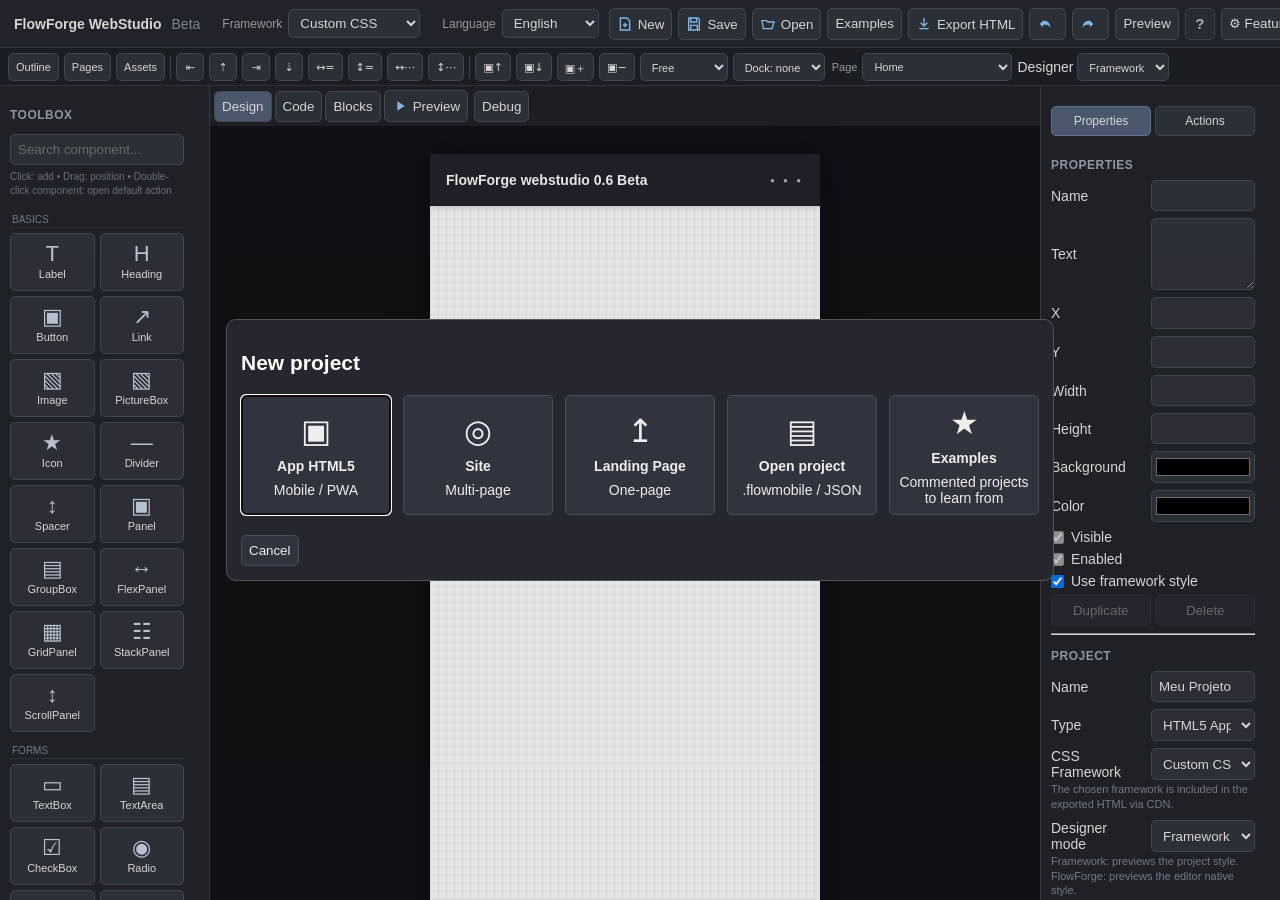
==== commit 1a69f2d0: "new features" ====
--- a/index.html
+++ b/index.html
@@ -10,11 +10,11 @@
 <header><b>FlowForge WebStudio</b><span>Beta</span><label class="topFramework">Framework <select id="frameworkTop"><option value="none">CSS próprio</option><option value="bootstrap">Bootstrap 5.3</option><option value="bulma">Bulma</option><option value="pico">Pico CSS</option><option value="tailwind">Tailwind CSS</option><option value="materialize">Materialize CSS</option><option value="foundation">Foundation</option><option value="uikit">UIkit</option><option value="semantic">Semantic UI</option></select></label><nav><button id="newBtn"><svg class="uiIcon"><use href="#i-new"/></svg>Novo</button><button id="saveBtn"><svg class="uiIcon"><use href="#i-save"/></svg>Salvar</button><button id="openBtn"><svg class="uiIcon"><use href="#i-open"/></svg>Abrir</button><button id="examplesBtn">Exemplos</button><button id="exportBtn"><svg class="uiIcon"><use href="#i-export"/></svg>Exportar HTML</button><button id="undoBtn" title="Desfazer"><svg class="uiIcon"><use href="#i-undo"/></svg></button><button id="redoBtn" title="Refazer"><svg class="uiIcon"><use href="#i-redo"/></svg></button><button id="previewBtn">▶ Preview</button><button id="helpBtn" title="Ajuda" aria-label="Ajuda">?</button></nav></header>
 <div id="workspace"><div id="ideTools" class="ideTools"><button id="outlineBtn">☷ Árvore</button><button id="pagesBtn">▤ Páginas</button><button id="assetsBtn">▧ Assets</button><span class="sep"></span><button data-align="left" title="Alinhar esquerda">⇤</button><button data-align="top" title="Alinhar topo">⇡</button><button data-align="right" title="Alinhar direita">⇥</button><button data-align="bottom" title="Alinhar base">⇣</button><button id="equalW" title="Igualar largura">↔=</button><button id="equalH" title="Igualar altura">↕=</button><button id="distH" title="Distribuir horizontal">↔⋯</button><button id="distV" title="Distribuir vertical">↕⋯</button><span class="sep"></span><button id="zFront" title="Trazer para frente">▣↑</button><button id="zBack" title="Enviar para trás">▣↓</button><button id="parentBtn" title="Colocar seleção dentro do container selecionado">▣＋</button><button id="unparentBtn" title="Retirar do container">▣−</button><select id="devicePreset" title="Livre: o palco segue o Viewport ou a Largura × Altura definidos nas propriedades"><option value="">Livre</option><option value="390">📱 Mobile</option><option value="768">▯ Tablet</option><option value="1440">▰ Desktop</option></select><select id="dockSelect"><option value="">Dock: nenhum</option><option value="top">Top</option><option value="bottom">Bottom</option><option value="left">Left</option><option value="right">Right</option><option value="fill">Fill</option></select><label class="pagePickerTool">Página <select id="projectPageTop" aria-label="Página do projeto"></select></label><label class="designerPickerTool">Designer <select id="designerModeTop"><option value="framework">Framework</option><option value="flowforge">FlowForge</option></select></label></div><div id="studioDrawer" class="studioDrawer" hidden><div class="drawerHead"><b id="drawerTitle">Projeto</b><button id="drawerClose">×</button></div><div id="drawerBody"></div></div><aside id="toolbox"><h3>Toolbox</h3><input id="toolSearch" placeholder="Buscar componente..."><small class="toolHint">Clique: adiciona • Arraste: posiciona • Duplo clique no componente: abre ação padrão</small><div id="tools"></div><hr><h3>Páginas</h3><div id="pages"></div><button id="addPage" class="wide">＋ Nova página</button></aside>
 <main><div id="tabs"><button data-tab="design" class="active">Design</button><button data-tab="code">Código</button><button data-tab="blocks">Blocos</button><button data-tab="preview"><svg class="uiIcon"><use href="#i-preview"/></svg>Preview</button><button id="debugBtn">🐞 Debug</button><span id="selectionInfo"></span></div><div id="stageWrap"><div id="stage"></div></div><div id="codeEditor"><div id="codeLines" aria-hidden="true">1</div><pre id="codeHighlight" aria-hidden="true"></pre><textarea id="code" spellcheck="false" wrap="off" autocomplete="off" autocorrect="off" autocapitalize="off"></textarea></div><div id="blocksEditor"><div id="blocksToolbar"><select id="blockEvent"></select><button id="blockAddIf">＋ Se</button><button id="blockAddSet">＋ Definir</button><button id="blockAddAlert">＋ Alerta</button><button id="blockAddNav">＋ Navegar</button><button id="blockClear">Limpar</button></div><div id="blocksBody"><aside id="blockPalette"></aside><section id="blockWorkspace"><div id="blockGrid"></div><div class="blockHint">Selecione um componente no Designer e monte o evento arrastando blocos.</div></section></div></div><iframe id="preview" allow="clipboard-write; fullscreen"></iframe><section id="debuggerPanel" hidden>
-<div id="debuggerHead"><div class="dbgTitle"><span class="dbgBugIcon">🐞</span><div><b>Depurador</b><small>Monitoramento do preview</small></div></div><div class="dbgToolbar"><span id="dbgState" class="dbgStatus">Parado</span><button id="dbgPause" title="Pausar registros">⏸ Pausar</button><button id="dbgResume" title="Retomar registros">▶ Continuar</button><button id="dbgRefresh" title="Atualizar inspeção">↻ Inspecionar</button><button id="dbgExport" title="Exportar diagnóstico em JSON">⇩ Relatório</button><button id="dbgClear" title="Limpar registros">Limpar</button><button id="dbgClose" title="Fechar depurador" aria-label="Fechar depurador">×</button></div></div>
-<div id="debuggerSummary"><span>Console <b id="dbgLogCount">0</b></span><span>Erros <b id="dbgErrorCount">0</b></span><span>Eventos <b id="dbgEventCount">0</b></span><span>Rede <b id="dbgNetworkCount">0</b></span><span id="dbgPageInfo">Preview ainda não inspecionado</span></div>
-<div id="debuggerControls"><label for="dbgSearch">⌕</label><input id="dbgSearch" type="search" placeholder="Filtrar mensagens, eventos, variáveis…" autocomplete="off"><span>Filtre por texto, componente ou URL</span></div>
-<div id="debuggerTabs"><button data-dbg-tab="console" class="active">Console <small id="dbgLogTabCount">LOG</small></button><button data-dbg-tab="errors">Erros <small>JS</small></button><button data-dbg-tab="events">Eventos <small>UI</small></button><button data-dbg-tab="network">Rede <small>HTTP</small></button><button data-dbg-tab="vars">Variáveis</button><button data-dbg-tab="components">Componentes</button></div>
-<div id="dbgConsole" class="dbgView"></div><div id="dbgErrors" class="dbgView" hidden></div><div id="dbgEvents" class="dbgView" hidden></div><div id="dbgNetwork" class="dbgView" hidden></div><div id="dbgVars" class="dbgView" hidden></div><div id="dbgComponents" class="dbgView" hidden></div>
+<div id="dbgResize" title="Arraste para redimensionar"></div>
+<div id="debuggerHead"><b>Depurador</b><button id="dbgPause">⏸ Pausar</button><button id="dbgResume">▶ Continuar</button><button id="dbgClear">Limpar</button><button id="dbgCopy" title="Copiar o conteúdo desta aba">Copiar</button><button id="dbgRefresh">↻ Inspecionar</button><span id="dbgState">Parado</span><button id="dbgClose">×</button></div>
+<div id="debuggerTabs"><button data-dbg-tab="console" class="active">Console</button><button data-dbg-tab="errors">Erros <span id="dbgErrorCount">0</span></button><button data-dbg-tab="events">Eventos</button><button data-dbg-tab="vars">Variáveis</button><button data-dbg-tab="components">Componentes</button><button data-dbg-tab="net">Rede <span id="dbgNetCount">0</span></button><span class="dbgSpacer"></span><select id="dbgLevel" title="Nível das mensagens"><option value="all">Todos</option><option value="info">Informações</option><option value="warn">Avisos</option><option value="error">Erros</option></select><input id="dbgFilter" type="search" placeholder="Filtrar..." autocomplete="off"></div>
+<div id="dbgConsole" class="dbgView"></div><div id="dbgErrors" class="dbgView" hidden></div><div id="dbgEvents" class="dbgView" hidden></div><div id="dbgVars" class="dbgView" hidden></div><div id="dbgComponents" class="dbgView" hidden></div><div id="dbgNet" class="dbgView" hidden></div>
+<form id="dbgRepl" autocomplete="off"><span>›</span><input id="dbgExpr" placeholder="Executar expressão JavaScript no app..." spellcheck="false"></form>
 </section></main>
 <aside id="props"><div class="inspectorTabs"><button id="propTab" class="active" type="button">Propriedades</button><button id="actionTab" type="button">Ações</button></div><div id="propertiesPanel"><h3>Propriedades</h3><label>Name<input id="pName"></label><label>Texto<textarea id="pText" rows="3"></textarea></label><div id="labelTextTools" class="labelTextTools" hidden><label class="check"><input id="labelMultiline" type="checkbox"> Multiline</label><label class="check"><input id="labelAllowHtml" type="checkbox"> Aceitar tags HTML</label><button type="button" id="labelWysiwygOpen" class="wide">✎ Abrir editor WYSIWYG</button><small class="hint">Editor visual com fontes, cores, listas, alinhamento e formatação.</small></div><label>X<input id="pX" type="number"></label><label>Y<input id="pY" type="number"></label><label>Width<input id="pWidth"></label><label>Height<input id="pHeight"></label><label>Background<input id="pBg" type="color"></label><label>Cor<input id="pColor" type="color"></label><label class="check"><input id="pVisible" type="checkbox" checked> Visible</label><label class="check"><input id="pEnabled" type="checkbox" checked> Enabled</label><label class="check titleAuto" style="display:none"><input id="pTitleAuto" type="checkbox" checked> Usar estilo do framework</label><div id="propDynamic"></div><div class="propBtns"><button id="duplicateBtn">Duplicar</button><button id="deleteBtn">Excluir</button></div><hr><h3>Projeto</h3><label>Nome<input id="projectName"></label><label>Tipo<select id="projectType"><option value="app">App HTML5</option><option value="site">Site</option><option value="landing">Landing Page</option></select></label><label>Framework CSS<select id="framework"><option value="none">CSS próprio</option><option value="bootstrap">Bootstrap 5.3</option><option value="bulma">Bulma</option><option value="pico">Pico CSS</option><option value="tailwind">Tailwind CSS</option><option value="materialize">Materialize CSS</option><option value="foundation">Foundation</option><option value="uikit">UIkit</option><option value="semantic">Semantic UI</option></select></label><small class="hint">O framework escolhido é incluído no HTML exportado via CDN.</small><div class="assetField projectHeaderLogoField" id="projectHeaderLogoField"><label>Logo do Header <small>(opcional · armazenado em Base64)</small></label><div class="assetPickerRow"><input id="headerLogoFile" type="file" accept="image/*,.svg" hidden><button type="button" id="headerLogoPick">Escolher logo</button><button type="button" id="headerLogoAssetPick">Usar Asset</button><button type="button" id="headerLogoClear">Remover</button></div><div id="headerLogoInfo" class="assetFileInfo">Nenhum logo definido</div></div><label>Modo do Designer<select id="designerMode"><option value="framework">Framework</option><option value="flowforge">FlowForge</option></select></label><small class="hint">Framework: visualiza o estilo do projeto. FlowForge: visualiza o estilo nativo do editor.</small><label>Viewport<select id="viewport"><option value="390">Mobile 390</option><option value="768">Tablet 768</option><option value="1200">Desktop 1200</option></select></label><label class="ffVpSize">Largura × Altura<span class="ffVpRow"><input id="viewportW" type="number" min="280" max="1440" step="1" title="Largura (280–1440)"><b>×</b><input id="viewportH" type="number" min="200" max="4000" step="1" title="Altura (200–4000)"></span></label><label class="check"><input id="snap" type="checkbox" checked> Snap 8px</label></div><div id="actionsPanel" hidden><h3>Ações / Eventos</h3><div id="actionEmpty" class="actionEmpty">Selecione um componente para configurar suas ações.</div><div id="actionEditor" hidden><label>Adicionar evento<select id="actionEventSelect"></select></label><button id="addActionBtn" class="wide" type="button">＋ Adicionar ação</button><div id="actionList"></div><hr><h3>Ação visual</h3><label>Tipo<select id="visualActionType"><option value="setProperty">Alterar propriedade</option><option value="show">Mostrar</option><option value="hide">Ocultar</option><option value="toggle">Alternar</option><option value="goPage">Ir para página</option><option value="navigate">Navegar</option><option value="openUrl">Abrir URL</option><option value="alert">Mensagem</option><option value="addClass">Adicionar classe</option><option value="play">Play</option><option value="pause">Pause</option><option value="storageSet">LocalStorage</option><option value="httpRequest">HTTP GET</option></select></label><label>Alvo<select id="visualActionTarget"></select></label><label>Propriedade<input id="visualActionProperty" placeholder="textContent"></label><label>Valor<input id="visualActionValue" placeholder="Valor / URL"></label><button id="addVisualActionBtn" class="wide">＋ Adicionar ao evento</button><hr><h3>Ações rápidas</h3><div id="quickActions" class="quickActions"></div><small class="hint">Duplo clique no componente continua abrindo sua ação padrão no editor de código.</small></div></div></aside></div>
 <input type="file" id="fileInput" accept=".flowmobile,.json" hidden><dialog id="newDlg"><form method="dialog"><h2>Novo projeto</h2><div class="projectChoices"><button value="app" data-new="app"><span class="bigicon">▣</span><b>App HTML5</b><small>Mobile / PWA</small></button><button value="site" data-new="site"><span class="bigicon">◎</span><b>Site</b><small>Multi-page</small></button><button value="landing" data-new="landing"><span class="bigicon">↥</span><b>Landing Page</b><small>One-page</small></button><button type="button" id="startupOpen"><span class="bigicon">▤</span><b>Abrir projeto</b><small>.flowmobile / JSON</small></button><button type="button" id="startupExamples"><span class="bigicon">★</span><b>Exemplos</b><small>Projetos comentados para aprender</small></button></div><button value="cancel">Cancelar</button></form></dialog>
--- a/css/ide.css
+++ b/css/ide.css
@@ -410,19 +410,26 @@
 .sw input:checked + i:after{left:18px}
 
 /* Depurador: ocupa uma linha própria em vez de cobrir a parte de baixo do Preview/Design (a barra de rolagem do projeto ficava escondida). */
-main:has(#debuggerPanel:not([hidden])){grid-template-rows:40px minmax(0,1fr) 260px}
-#debuggerPanel:not([hidden]){position:relative;grid-row:3;grid-column:1;left:auto;right:auto;bottom:auto;width:100%;min-height:0;overflow:hidden}
-
-/* v0.13.1 — Depurador: hierarquia visual, filtros e layout adaptável */
-#debuggerPanel{display:flex;flex-direction:column;height:clamp(300px,38vh,470px);min-height:0;border-top:2px solid #3b82f6;background:#0b1220;color:#dbe7f5;font:12px/1.45 ui-monospace,SFMono-Regular,Consolas,monospace;box-shadow:0 -8px 24px #02061724}
-#debuggerPanel[hidden]{display:none!important}
-#debuggerHead{display:flex;align-items:center;justify-content:space-between;gap:12px;min-height:48px;height:auto;box-sizing:border-box;padding:7px 12px;background:linear-gradient(110deg,#17243a,#111827);border-bottom:1px solid #334155;flex-shrink:0}
-.dbgTitle{display:flex;align-items:center;gap:9px;min-width:140px}.dbgBugIcon{display:grid;place-items:center;width:32px;height:32px;border-radius:9px;background:#2563eb25;font-size:18px}.dbgTitle b{display:block;color:#f8fafc;font:600 13px/1.2 system-ui,sans-serif}.dbgTitle small{display:block;margin-top:3px;color:#94a3b8;font:11px system-ui,sans-serif}
-.dbgToolbar{display:flex;align-items:center;justify-content:flex-end;gap:5px;flex-wrap:wrap}.dbgToolbar button{border:1px solid #3b4a60!important;background:#202d41!important;color:#dbeafe!important;border-radius:6px!important;padding:6px 9px!important;cursor:pointer}.dbgToolbar button:hover{background:#30425d!important;border-color:#64748b!important}.dbgToolbar #dbgExport{border-color:#2563eb!important;background:#1d4ed8!important}.dbgToolbar #dbgClose{font-size:18px;padding:3px 9px!important}
-#dbgState{display:inline-flex;align-items:center;gap:5px;padding:5px 9px;border-radius:20px;background:#334155;color:#cbd5e1;font:600 11px system-ui,sans-serif;white-space:nowrap}#dbgState:before{content:"";width:6px;height:6px;border-radius:50%;background:#94a3b8}#debuggerSummary{display:flex;align-items:center;gap:8px;flex-wrap:wrap;padding:7px 12px;background:#0f1a2b;border-bottom:1px solid #243247;flex-shrink:0}#debuggerSummary>span:not(#dbgPageInfo){display:inline-flex;align-items:center;gap:6px;padding:3px 8px;border:1px solid #2b3a50;border-radius:5px;background:#152237;color:#a9bad0;font:11px system-ui,sans-serif}#debuggerSummary b{color:#e2e8f0;font-variant-numeric:tabular-nums}#debuggerSummary #dbgErrorCount{color:#fca5a5}#dbgPageInfo{margin-left:auto;color:#8295ad;font:11px system-ui,sans-serif;max-width:45%;overflow:hidden;text-overflow:ellipsis;white-space:nowrap}
-#debuggerControls{display:flex;align-items:center;gap:8px;padding:6px 12px;background:#0b1423;flex-shrink:0}#debuggerControls label{color:#94a3b8;font-size:17px}#dbgSearch{flex:1;min-width:80px;max-width:480px;box-sizing:border-box;border:1px solid #334155;border-radius:6px;background:#111d2f;color:#e2e8f0;padding:7px 10px;outline:none;font:12px system-ui,sans-serif}#dbgSearch:focus{border-color:#3b82f6;box-shadow:0 0 0 2px #3b82f626}#debuggerControls>span{color:#64748b;font:11px system-ui,sans-serif}
-#debuggerTabs{display:flex;align-items:stretch;gap:4px;height:auto;min-height:38px;box-sizing:border-box;padding:5px 9px 0;background:#111b2c;border-bottom:1px solid #2b3a50;flex-shrink:0;overflow-x:auto}#debuggerTabs button{display:flex;align-items:center;gap:7px;white-space:nowrap;border:1px solid transparent!important;border-bottom:0!important;border-radius:6px 6px 0 0!important;background:transparent!important;color:#9fb0c7!important;padding:7px 11px!important;font:12px system-ui,sans-serif;cursor:pointer}#debuggerTabs button:hover{background:#1e2c41!important;color:#e2e8f0!important}#debuggerTabs button.active{background:#1d2b40!important;color:#f8fafc!important;border-color:#334155!important;box-shadow:inset 0 2px #60a5fa}#debuggerTabs button small{font:10px ui-monospace,monospace;color:#7186a2}
-.dbgView{flex:1;min-height:0;height:auto;overflow:auto;padding:8px 12px;background:#0b1220;overscroll-behavior:contain}.dbgView[hidden]{display:none!important}.dbgView>em{display:block;padding:18px;color:#64748b;font:12px system-ui,sans-serif}.dbgRow{display:grid;grid-template-columns:82px minmax(0,1fr);gap:10px;padding:6px 7px;border-bottom:1px solid #ffffff0a;align-items:start}.dbgRow:hover{background:#172338}.dbgRow small{color:#7186a2;font-size:10px;padding-top:2px}.dbgMessage{min-width:0;overflow-wrap:anywhere;color:#d4deeb}.dbg-error{color:#fca5a5;background:#7f1d1d12}.dbg-warn{color:#fcd34d}.dbg-info{color:#93c5fd}.dbg-debug{color:#a5b4fc}.dbg-event{color:#86efac}.dbgRow details{margin-top:5px;color:#9fb0c7}.dbgRow summary{cursor:pointer;font:11px system-ui,sans-serif}.dbgRow pre{max-width:100%;white-space:pre-wrap;overflow-wrap:anywhere;color:#cbd5e1;background:#111b2b;border:1px solid #26364b;border-radius:5px;padding:8px;margin:6px 0}.dbgKV{display:grid;grid-template-columns:minmax(140px,230px) minmax(0,1fr);gap:10px;padding:7px 8px;border-bottom:1px solid #ffffff10}.dbgKV b{color:#93c5fd;overflow-wrap:anywhere}.dbgKV b small{display:block;color:#64748b;font-weight:400;margin-top:2px}.dbgKV span{overflow-wrap:anywhere;color:#d2dbe8}
-@media(max-width:760px){#debuggerPanel{height:42vh;min-height:260px}#debuggerHead{align-items:flex-start;flex-direction:column;gap:7px}.dbgToolbar{justify-content:flex-start;width:100%}.dbgToolbar button{padding:5px 7px!important}#debuggerSummary{gap:5px}#dbgPageInfo{margin-left:0;max-width:100%;width:100%}#debuggerControls>span{display:none}.dbgRow{grid-template-columns:64px minmax(0,1fr)}.dbgKV{grid-template-columns:minmax(100px,38%) minmax(0,1fr)}}
-main:has(#debuggerPanel:not([hidden])){grid-template-rows:40px minmax(0,1fr) clamp(300px,38vh,470px)}
-@media(max-width:760px){main:has(#debuggerPanel:not([hidden])){grid-template-rows:40px minmax(0,1fr) 42vh}}
+main:has(#debuggerPanel:not([hidden])){grid-template-rows:40px minmax(0,1fr) var(--dbg-h,280px)}
+#debuggerPanel:not([hidden]){position:relative;grid-row:3;grid-column:1;left:auto;right:auto;bottom:auto;width:100%;height:auto;min-height:0;overflow:hidden;display:flex;flex-direction:column}
+#debuggerPanel .dbgView{flex:1 1 0;min-height:0;height:auto}
+#debuggerPanel .dbgView[hidden],#dbgRepl[hidden],#dbgLevel[hidden]{display:none}
+#dbgResize{flex:none;height:6px;margin-top:-3px;cursor:ns-resize;background:transparent;position:relative;z-index:2}#dbgResize:hover{background:#3b82f666}
+#debuggerHead,#debuggerTabs{flex:none}
+#debuggerTabs{align-items:center;overflow-x:auto;white-space:nowrap}
+#debuggerTabs .dbgSpacer{flex:1}
+#debuggerTabs button.hasErr{color:#fca5a5;border-color:#7f1d1d}
+#debuggerTabs button span{background:#334155;border-radius:9px;padding:0 6px;margin-left:3px}
+#debuggerTabs button.hasErr span{background:#b91c1c;color:#fff}
+#dbgFilter,#dbgLevel,#dbgExpr{background:#0f172a;color:#e5e7eb;border:1px solid #475569;border-radius:4px;padding:3px 7px;font:inherit}
+#dbgFilter{width:150px}
+#dbgRepl{flex:none;display:flex;align-items:center;gap:6px;padding:4px 10px;background:#182235;border-top:1px solid #334155}#dbgRepl span{color:#60a5fa;font-weight:bold}#dbgExpr{flex:1;min-width:0}
+#dbgCopy.copied::after{content:" ✓";color:#4ade80}
+.dbgRow span{white-space:pre-wrap;word-break:break-word;min-width:0}
+.dbgRow small{flex:none}
+.dbgRow i{color:#94a3b8;font-style:normal}
+.dbgRow details{margin-top:3px}.dbgRow summary{cursor:pointer;color:#94a3b8}.dbgRow pre{margin:4px 0 0;white-space:pre-wrap;color:#cbd5e1;font:inherit;opacity:.85}
+.dbgGo{color:#7dd3fc;cursor:pointer;text-decoration:underline dotted}.dbgGo:hover{color:#bae6fd}
+.dbgKV input{background:#0f172a;color:#fde68a;border:1px solid #334155;border-radius:3px;padding:2px 6px;font:inherit;min-width:0;width:100%}
+.dbgKV.off{opacity:.55}.dbgKV i{color:#94a3b8;font-style:normal;margin-right:6px}
+.dbg-log{color:#dbeafe}
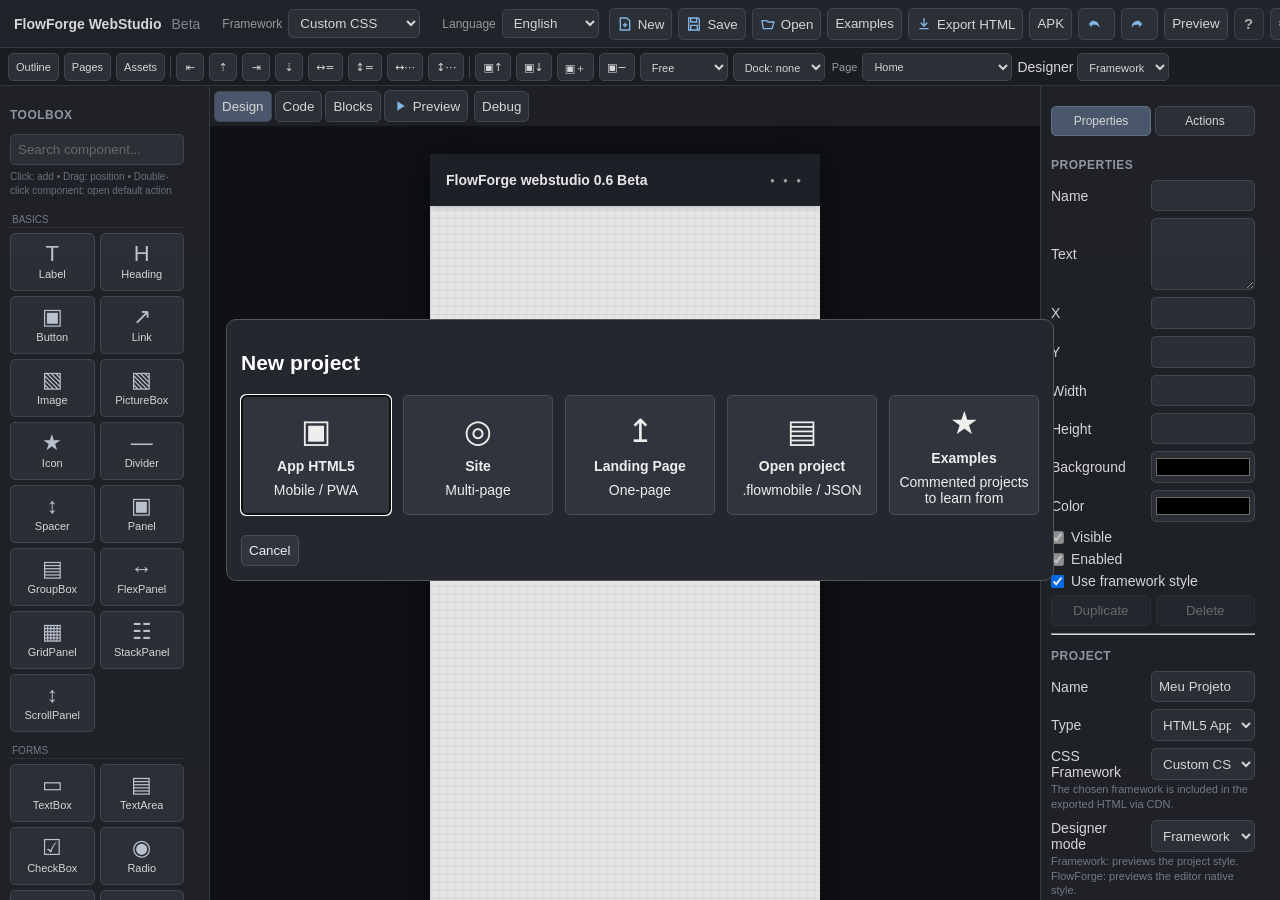
==== commit 11c0d201: "apk build" ====
--- a/index.html
+++ b/index.html
@@ -63,6 +63,8 @@
 <script src="js/selftest.js"></script>
 <script src="js/ff-designer-viewport.js"></script>
 <script src="js/ff-project-modes.js"></script>
+<script src="js/ff-android-templates.js"></script>
+<script src="js/ff-android-export.js"></script>
 <script src="js/ui-i18n-dom.js"></script>
 <script src="js/ui-i18n-tools.js"></script>
 <script src="js/ui-i18n.js"></script>
--- a/css/ide.css
+++ b/css/ide.css
@@ -162,7 +162,7 @@
 .ffIntelItem{align-items:flex-start}.ffIntelItem small{white-space:normal;line-height:1.35}.ffIntelItem b{flex:0 0 135px}
 
 /* v0.6.5 - diálogo de salvamento */
-#saveProjectDlg,#exportHtmlDlg{width:min(760px,calc(100vw - 28px));max-height:calc(100dvh - 40px);overflow:auto}.saveGrid{display:grid;grid-template-columns:1fr 1fr;gap:10px 14px}.assetField{display:flex;flex-direction:column;gap:5px}.assetPickerRow{display:flex;gap:6px}.assetPickerRow button{flex:1;min-width:0}.assetFileInfo{font-size:10px;color:#8f98a6;white-space:nowrap;overflow:hidden;text-overflow:ellipsis;padding:4px 2px}.assetField label{display:block}.saveGrid label{display:flex;flex-direction:column;gap:5px}.exportFileNameField{grid-column:1/-1}.saveGrid input{min-width:0;width:100%}.saveReview{margin:14px 0;padding:12px;border:1px solid #46505d;border-radius:7px;background:#20242a;line-height:1.6;overflow-wrap:anywhere}.saveActions{display:flex;justify-content:flex-end;gap:8px}@media(max-width:600px){.saveGrid{grid-template-columns:1fr}}
+#saveProjectDlg,#exportHtmlDlg,#androidDlg{width:min(760px,calc(100vw - 28px));max-height:calc(100dvh - 40px);overflow:auto}.saveGrid{display:grid;grid-template-columns:1fr 1fr;gap:10px 14px}.assetField{display:flex;flex-direction:column;gap:5px}.assetPickerRow{display:flex;gap:6px}.assetPickerRow button{flex:1;min-width:0}.assetFileInfo{font-size:10px;color:#8f98a6;white-space:nowrap;overflow:hidden;text-overflow:ellipsis;padding:4px 2px}.assetField label{display:block}.saveGrid label{display:flex;flex-direction:column;gap:5px}.exportFileNameField{grid-column:1/-1}.saveGrid input{min-width:0;width:100%}.saveReview{margin:14px 0;padding:12px;border:1px solid #46505d;border-radius:7px;background:#20242a;line-height:1.6;overflow-wrap:anywhere}.saveActions{display:flex;justify-content:flex-end;gap:8px}@media(max-width:600px){.saveGrid{grid-template-columns:1fr}}
 
 /* v0.6.6 IntelliSense ancorado ao cursor */
 #ffIntellisense{bottom:auto}
@@ -433,3 +433,20 @@
 .dbgKV input{background:#0f172a;color:#fde68a;border:1px solid #334155;border-radius:3px;padding:2px 6px;font:inherit;min-width:0;width:100%}
 .dbgKV.off{opacity:.55}.dbgKV i{color:#94a3b8;font-style:normal;margin-right:6px}
 .dbg-log{color:#dbeafe}
+/* Empacotar para Android */
+.ffAndGrid .ffAndFormats{grid-column:1/-1;display:grid;gap:8px;border:0;margin:0;padding:0;min-width:0}
+.ffAndFmt{flex-direction:row!important;align-items:flex-start;gap:10px!important;padding:9px 11px;border:1px solid #46505d;border-radius:7px;background:#20242a;cursor:pointer}
+.ffAndFmt:has(input:checked){border-color:#2f81f7;background:#1d2a3d}
+.ffAndFmt input{width:auto!important;margin-top:3px}
+.ffAndFmt span{display:flex;flex-direction:column;gap:3px;min-width:0}
+.ffAndFmt small{color:#9aa4b2;line-height:1.35}
+.ffAndFull{grid-column:1/-1;flex-direction:row!important;align-items:center}
+.ffAndFull input{width:auto!important}
+.ffAndInfo,.ffAndWarn,.ffAndStatus{grid-column:1/-1;font-size:12px;line-height:1.5;overflow-wrap:anywhere}
+.ffAndInfo{padding:8px 10px;border:1px solid #46505d;border-radius:7px;background:#20242a;color:#c9d1d9}
+.ffAndInfo code{font-size:11px;color:#8fb4ff}
+.ffAndWarn{color:#e3b341}
+.ffAndStatus{min-height:18px;color:#7ee787}
+.ffAndErr{color:#ff7b72}
+#androidBtn{white-space:nowrap}
+
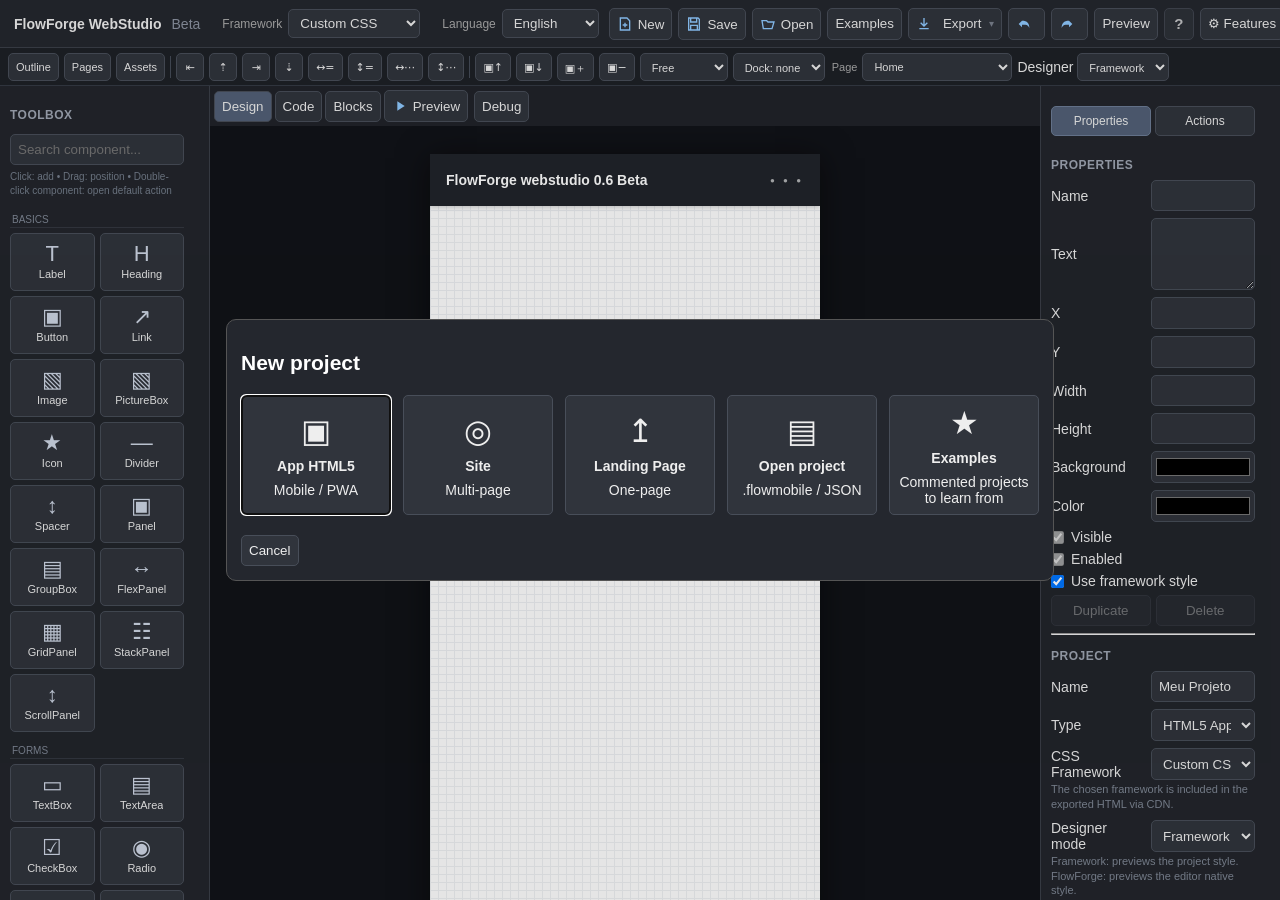
==== commit 5532d99b: "js fix" ====
--- a/index.html
+++ b/index.html
@@ -3,11 +3,12 @@
 <symbol id="i-save" viewBox="0 0 24 24"><path d="M4 3h14l2 2v16H4zM7 3v6h9V3M7 14h10v7H7z" fill="none" stroke="currentColor" stroke-width="2"/></symbol>
 <symbol id="i-open" viewBox="0 0 24 24"><path d="M3 7h7l2 2h9l-3 10H5z" fill="none" stroke="currentColor" stroke-width="2"/></symbol>
 <symbol id="i-preview" viewBox="0 0 24 24"><path d="M8 5l11 7-11 7z" fill="currentColor"/></symbol>
+<symbol id="i-android" viewBox="0 0 24 24"><rect x="7" y="2.5" width="10" height="19" rx="2.2" fill="none" stroke="currentColor" stroke-width="2"/><path d="M10.5 18h3" stroke="currentColor" stroke-width="2" stroke-linecap="round"/></symbol>
 <symbol id="i-export" viewBox="0 0 24 24"><path d="M12 3v12m-5-5 5 5 5-5M5 19h14" fill="none" stroke="currentColor" stroke-width="2"/></symbol>
 <symbol id="i-undo" viewBox="0 0 24 24"><path d="M9 7 4 12l5 5v-4h5c3 0 5 2 6 5 0-7-3-11-11-11z" fill="currentColor"/></symbol>
 <symbol id="i-redo" viewBox="0 0 24 24"><path d="m15 7 5 5-5 5v-4h-5c-3 0-5 2-6 5 0-7 3-11 11-11z" fill="currentColor"/></symbol>
 </svg>
-<header><b>FlowForge WebStudio</b><span>Beta</span><label class="topFramework">Framework <select id="frameworkTop"><option value="none">CSS próprio</option><option value="bootstrap">Bootstrap 5.3</option><option value="bulma">Bulma</option><option value="pico">Pico CSS</option><option value="tailwind">Tailwind CSS</option><option value="materialize">Materialize CSS</option><option value="foundation">Foundation</option><option value="uikit">UIkit</option><option value="semantic">Semantic UI</option></select></label><nav><button id="newBtn"><svg class="uiIcon"><use href="#i-new"/></svg>Novo</button><button id="saveBtn"><svg class="uiIcon"><use href="#i-save"/></svg>Salvar</button><button id="openBtn"><svg class="uiIcon"><use href="#i-open"/></svg>Abrir</button><button id="examplesBtn">Exemplos</button><button id="exportBtn"><svg class="uiIcon"><use href="#i-export"/></svg>Exportar HTML</button><button id="undoBtn" title="Desfazer"><svg class="uiIcon"><use href="#i-undo"/></svg></button><button id="redoBtn" title="Refazer"><svg class="uiIcon"><use href="#i-redo"/></svg></button><button id="previewBtn">▶ Preview</button><button id="helpBtn" title="Ajuda" aria-label="Ajuda">?</button></nav></header>
+<header><b>FlowForge WebStudio</b><span>Beta</span><label class="topFramework">Framework <select id="frameworkTop"><option value="none">CSS próprio</option><option value="bootstrap">Bootstrap 5.3</option><option value="bulma">Bulma</option><option value="pico">Pico CSS</option><option value="tailwind">Tailwind CSS</option><option value="materialize">Materialize CSS</option><option value="foundation">Foundation</option><option value="uikit">UIkit</option><option value="semantic">Semantic UI</option></select></label><nav><button id="newBtn"><svg class="uiIcon"><use href="#i-new"/></svg>Novo</button><button id="saveBtn"><svg class="uiIcon"><use href="#i-save"/></svg>Salvar</button><button id="openBtn"><svg class="uiIcon"><use href="#i-open"/></svg>Abrir</button><button id="examplesBtn">Exemplos</button><span class="exportMenu" id="exportMenu"><button id="exportMenuBtn" type="button" aria-haspopup="menu" aria-expanded="false" aria-controls="exportMenuList"><svg class="uiIcon"><use href="#i-export"/></svg>Exportar<span class="exportCaret" aria-hidden="true">▾</span></button><div class="exportMenuList" id="exportMenuList" role="menu" hidden><button id="exportBtn" type="button" role="menuitem"><svg class="uiIcon"><use href="#i-export"/></svg>Exportar HTML</button><button id="androidBtn" type="button" role="menuitem" title="Empacotar o app como APK (Android)"><svg class="uiIcon"><use href="#i-android"/></svg>Android (APK)</button></div></span><button id="undoBtn" title="Desfazer"><svg class="uiIcon"><use href="#i-undo"/></svg></button><button id="redoBtn" title="Refazer"><svg class="uiIcon"><use href="#i-redo"/></svg></button><button id="previewBtn">▶ Preview</button><button id="helpBtn" title="Ajuda" aria-label="Ajuda">?</button></nav></header>
 <div id="workspace"><div id="ideTools" class="ideTools"><button id="outlineBtn">☷ Árvore</button><button id="pagesBtn">▤ Páginas</button><button id="assetsBtn">▧ Assets</button><span class="sep"></span><button data-align="left" title="Alinhar esquerda">⇤</button><button data-align="top" title="Alinhar topo">⇡</button><button data-align="right" title="Alinhar direita">⇥</button><button data-align="bottom" title="Alinhar base">⇣</button><button id="equalW" title="Igualar largura">↔=</button><button id="equalH" title="Igualar altura">↕=</button><button id="distH" title="Distribuir horizontal">↔⋯</button><button id="distV" title="Distribuir vertical">↕⋯</button><span class="sep"></span><button id="zFront" title="Trazer para frente">▣↑</button><button id="zBack" title="Enviar para trás">▣↓</button><button id="parentBtn" title="Colocar seleção dentro do container selecionado">▣＋</button><button id="unparentBtn" title="Retirar do container">▣−</button><select id="devicePreset" title="Livre: o palco segue o Viewport ou a Largura × Altura definidos nas propriedades"><option value="">Livre</option><option value="390">📱 Mobile</option><option value="768">▯ Tablet</option><option value="1440">▰ Desktop</option></select><select id="dockSelect"><option value="">Dock: nenhum</option><option value="top">Top</option><option value="bottom">Bottom</option><option value="left">Left</option><option value="right">Right</option><option value="fill">Fill</option></select><label class="pagePickerTool">Página <select id="projectPageTop" aria-label="Página do projeto"></select></label><label class="designerPickerTool">Designer <select id="designerModeTop"><option value="framework">Framework</option><option value="flowforge">FlowForge</option></select></label></div><div id="studioDrawer" class="studioDrawer" hidden><div class="drawerHead"><b id="drawerTitle">Projeto</b><button id="drawerClose">×</button></div><div id="drawerBody"></div></div><aside id="toolbox"><h3>Toolbox</h3><input id="toolSearch" placeholder="Buscar componente..."><small class="toolHint">Clique: adiciona • Arraste: posiciona • Duplo clique no componente: abre ação padrão</small><div id="tools"></div><hr><h3>Páginas</h3><div id="pages"></div><button id="addPage" class="wide">＋ Nova página</button></aside>
 <main><div id="tabs"><button data-tab="design" class="active">Design</button><button data-tab="code">Código</button><button data-tab="blocks">Blocos</button><button data-tab="preview"><svg class="uiIcon"><use href="#i-preview"/></svg>Preview</button><button id="debugBtn">🐞 Debug</button><span id="selectionInfo"></span></div><div id="stageWrap"><div id="stage"></div></div><div id="codeEditor"><div id="codeLines" aria-hidden="true">1</div><pre id="codeHighlight" aria-hidden="true"></pre><textarea id="code" spellcheck="false" wrap="off" autocomplete="off" autocorrect="off" autocapitalize="off"></textarea></div><div id="blocksEditor"><div id="blocksToolbar"><select id="blockEvent"></select><button id="blockAddIf">＋ Se</button><button id="blockAddSet">＋ Definir</button><button id="blockAddAlert">＋ Alerta</button><button id="blockAddNav">＋ Navegar</button><button id="blockClear">Limpar</button></div><div id="blocksBody"><aside id="blockPalette"></aside><section id="blockWorkspace"><div id="blockGrid"></div><div class="blockHint">Selecione um componente no Designer e monte o evento arrastando blocos.</div></section></div></div><iframe id="preview" allow="clipboard-write; fullscreen"></iframe><section id="debuggerPanel" hidden>
 <div id="dbgResize" title="Arraste para redimensionar"></div>
--- a/css/ide.css
+++ b/css/ide.css
@@ -448,5 +448,14 @@
 .ffAndWarn{color:#e3b341}
 .ffAndStatus{min-height:18px;color:#7ee787}
 .ffAndErr{color:#ff7b72}
-#androidBtn{white-space:nowrap}
-
+/* Menu Exportar */
+.exportMenu{position:relative;display:inline-block}
+.exportMenu #exportMenuBtn{display:inline-flex;align-items:center;gap:6px}
+.exportMenu .exportCaret{font-size:10px;opacity:.8;margin-left:2px}
+.exportMenu.single .exportCaret{display:none}
+.exportMenuList{position:fixed;top:48px;left:0;z-index:100000;min-width:190px;display:flex;flex-direction:column;gap:2px;padding:5px;background:#20242a;border:1px solid #46505d;border-radius:8px;box-shadow:0 10px 28px rgba(0,0,0,.45)}
+.exportMenuList[hidden]{display:none}
+.exportMenuList button{width:100%;text-align:left;justify-content:flex-start;white-space:nowrap;border:0;background:transparent}
+.exportMenuList button[hidden]{display:none}
+.exportMenuList button:hover,.exportMenuList button:focus-visible{background:#2f81f7;color:#fff}
+
